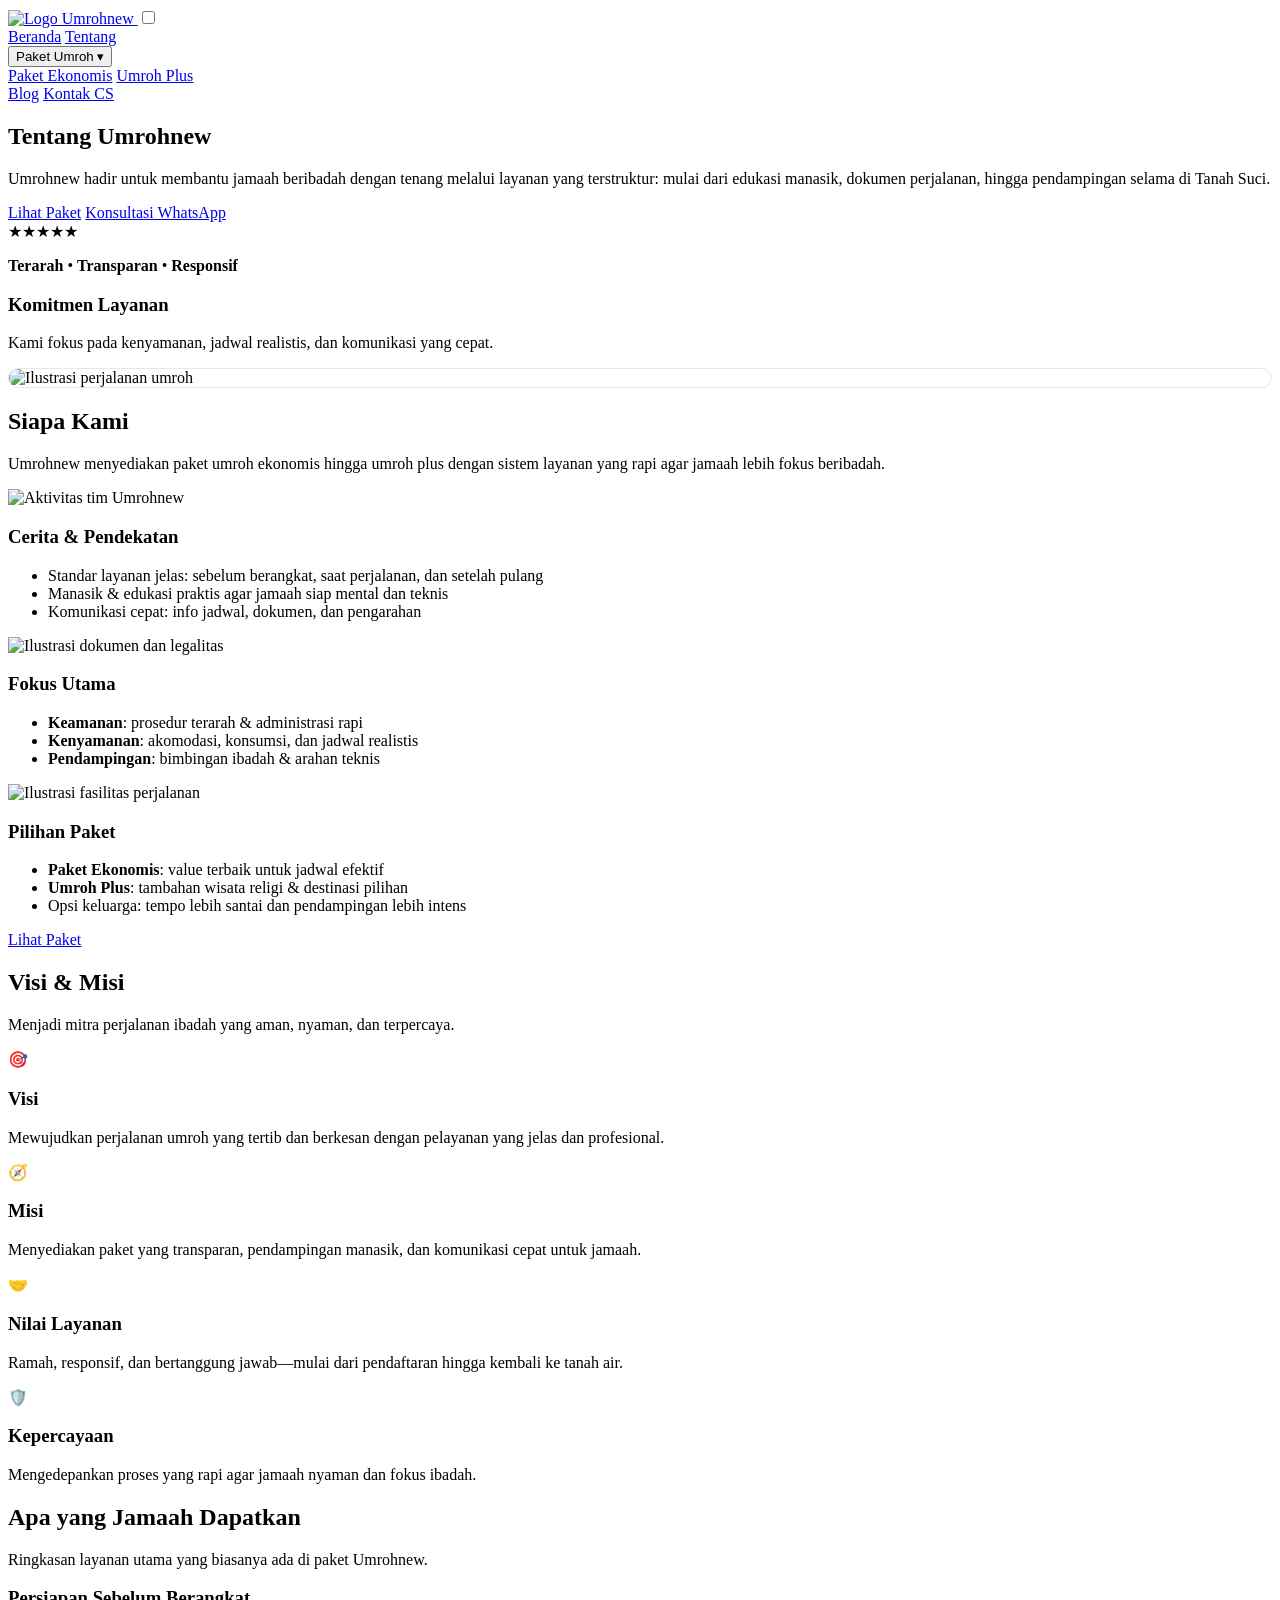
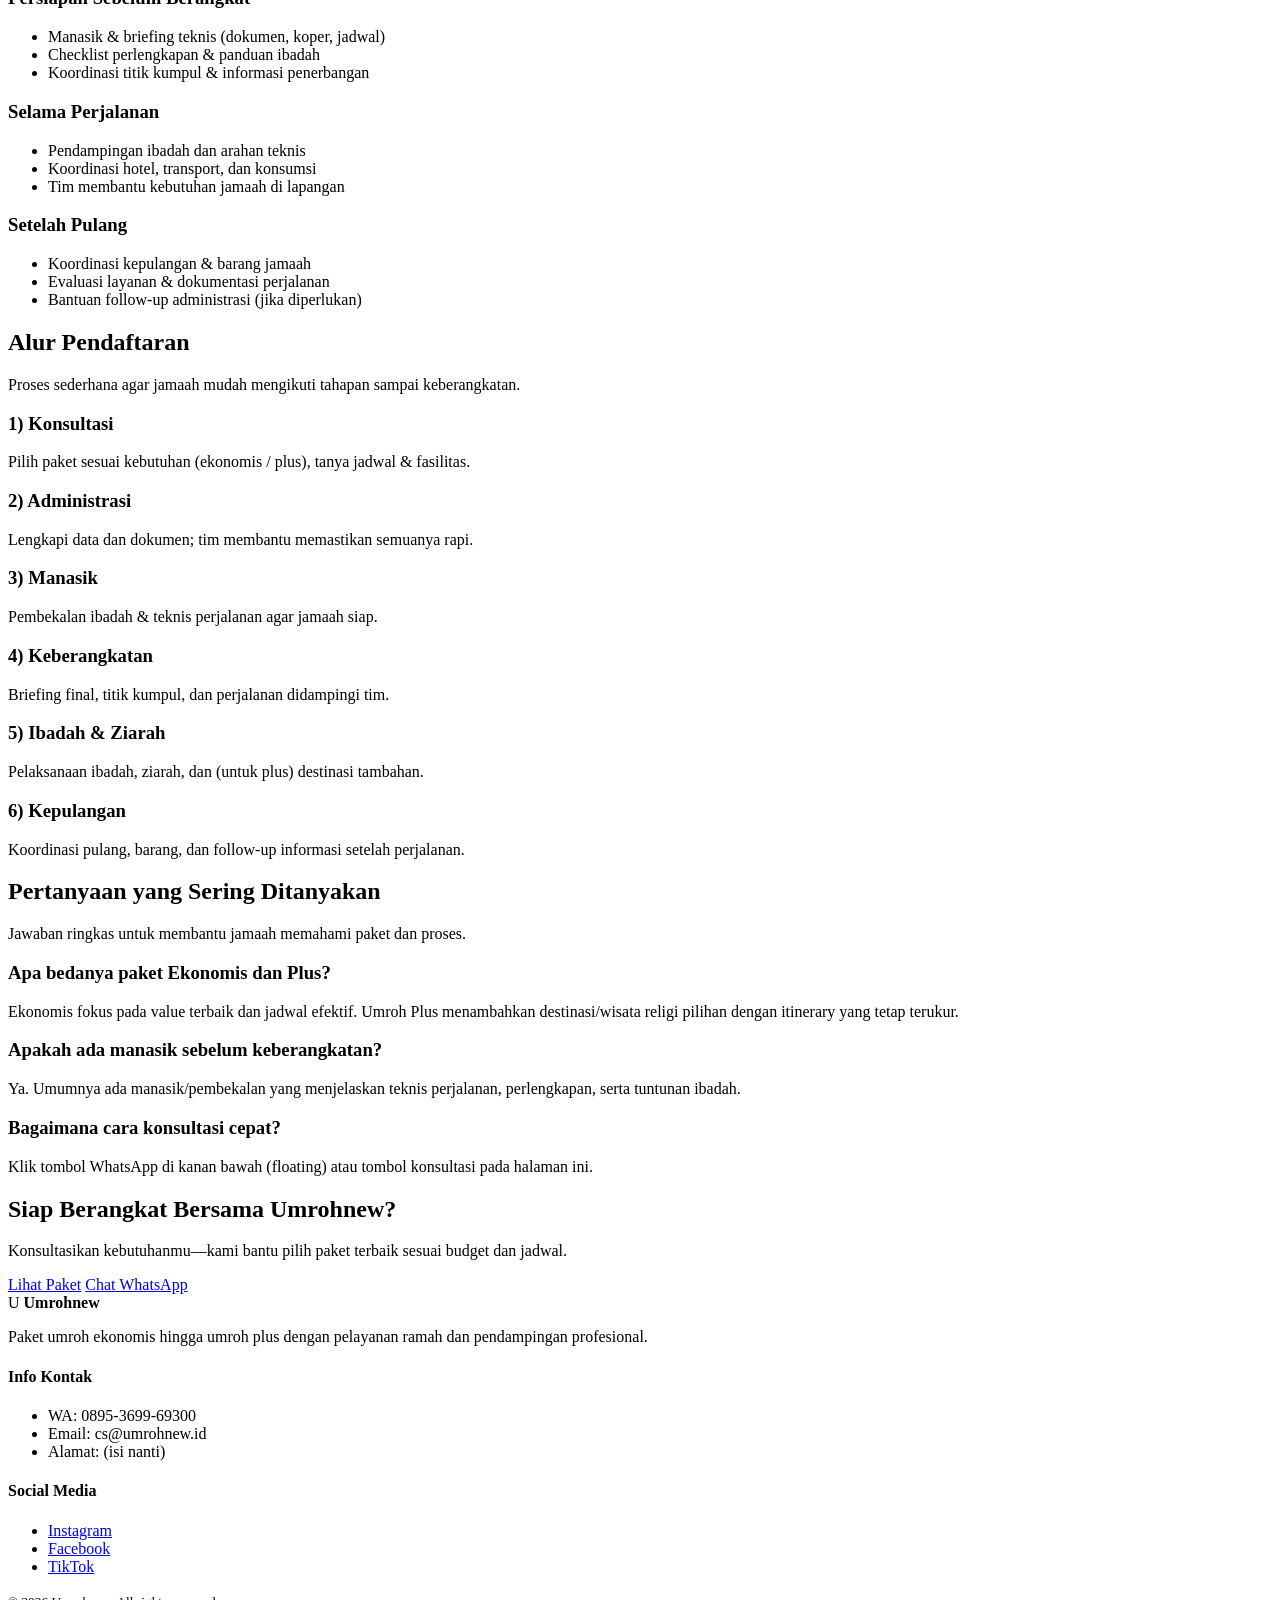
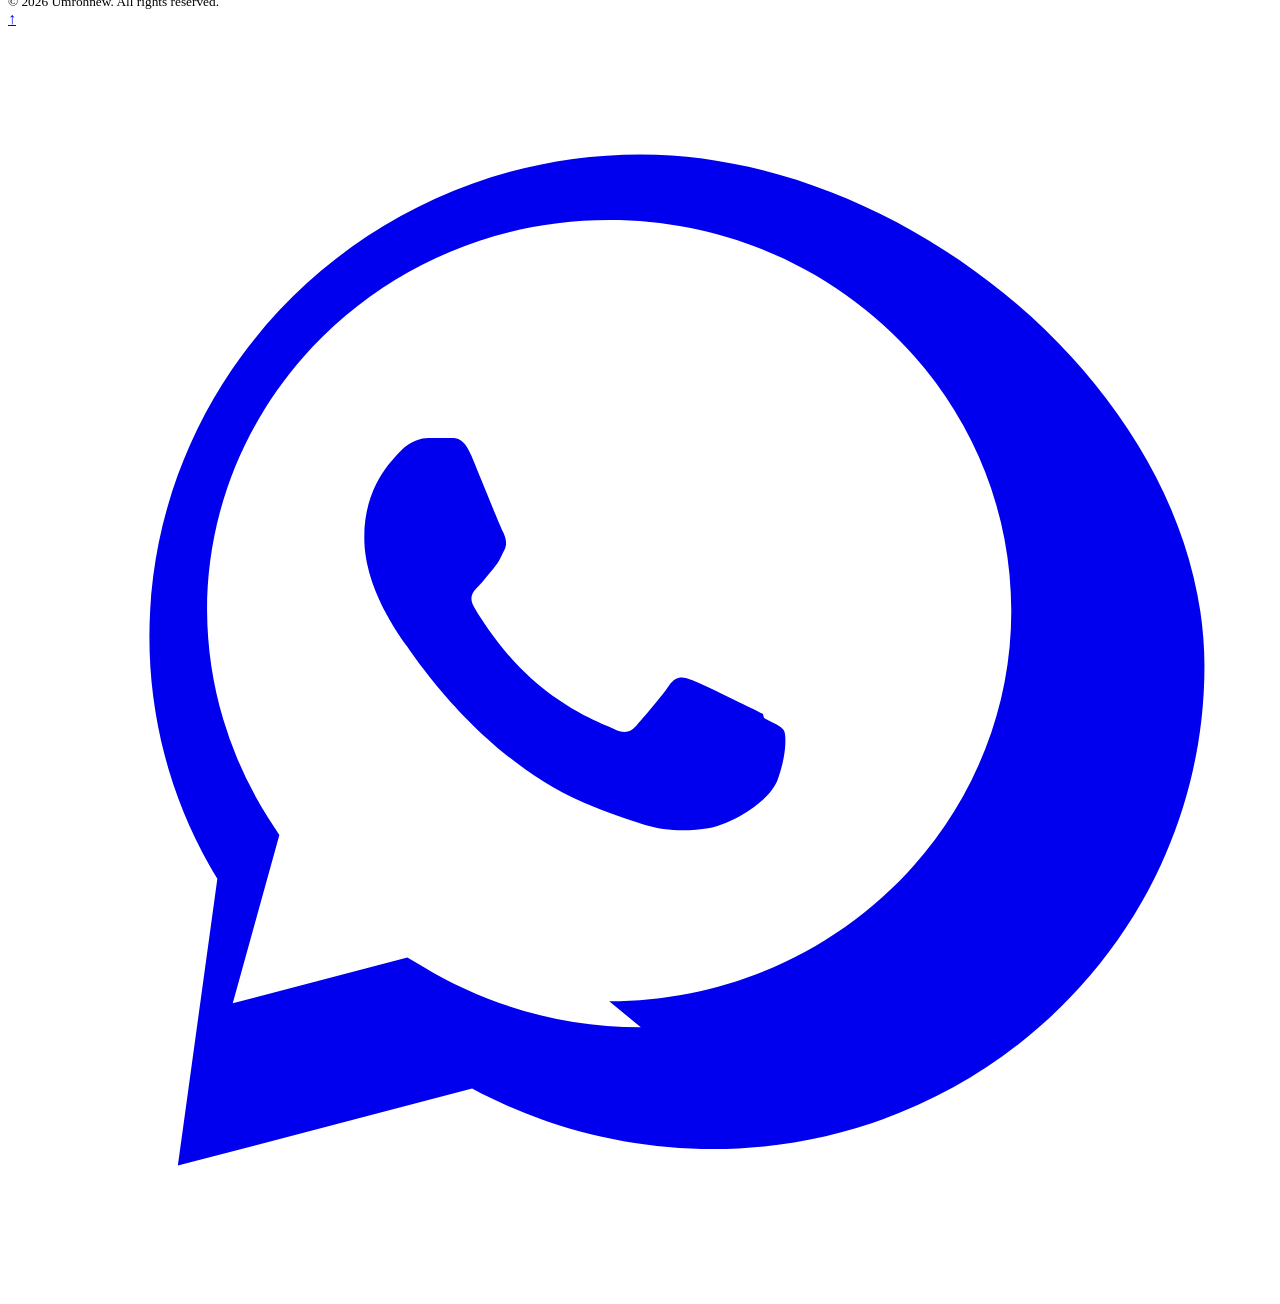
==== about.html @ 3539a723 "Add files via upload" ====
<!DOCTYPE html>
<html lang="id">
<head>
  <meta charset="utf-8" />
  <meta name="viewport" content="width=device-width, initial-scale=1" />

  <title>Tentang Kami — Umrohnew</title>
  <meta name="description" content="Tentang Umrohnew: penyedia paket umroh ekonomis hingga umroh plus, pendampingan manasik, handling rapi, dan layanan CS responsif." />
  <meta name="keywords" content="tentang umrohnew, paket umroh, paket umroh ekonomis, umroh plus, travel umroh terpercaya, umroh aman nyaman, manasik umroh, bimbingan umroh, handling umroh, jasa umroh, biaya umroh, jadwal umroh, umroh keluarga, umrohnew" />
  <meta name="author" content="haidar" />
  <meta name="robots" content="index,follow,max-image-preview:large,max-snippet:-1,max-video-preview:-1" />
  <meta name="googlebot" content="index,follow,max-image-preview:large,max-snippet:-1,max-video-preview:-1" />
  <meta name="theme-color" content="#1b1f5c" />

  <!-- Canonical -->
  <link rel="canonical" href="https://umrohnew.id/about.html" />

  <!-- Favicon (maksimal) -->
  <link rel="icon" href="assets/img/favicon.ico" sizes="any">
  <link rel="icon" type="image/png" href="assets/img/favicon-32.png" sizes="32x32">
  <link rel="icon" type="image/png" href="assets/img/favicon-16.png" sizes="16x16">
  <link rel="apple-touch-icon" href="assets/img/apple-touch-icon.png" sizes="180x180">
  <link rel="manifest" href="assets/site.webmanifest">
  <meta name="apple-mobile-web-app-title" content="Umrohnew">
  <meta name="application-name" content="Umrohnew">

  <!-- Open Graph -->
  <meta property="og:type" content="website" />
  <meta property="og:locale" content="id_ID" />
  <meta property="og:site_name" content="Umrohnew" />
  <meta property="og:title" content="Tentang Kami — Umrohnew" />
  <meta property="og:description" content="Kenali Umrohnew: layanan terstruktur, manasik, handling rapi, dan CS responsif untuk perjalanan umroh aman & nyaman." />
  <meta property="og:url" content="https://umrohnew.id/about.html" />
  <meta property="og:image" content="https://source.unsplash.com/1200x630/?mecca,kaaba" />
  <meta property="og:image:alt" content="Tentang Umrohnew" />

  <!-- Twitter -->
  <meta name="twitter:card" content="summary_large_image" />
  <meta name="twitter:title" content="Tentang Kami — Umrohnew" />
  <meta name="twitter:description" content="Kenali Umrohnew: layanan terstruktur, manasik, handling rapi, dan CS responsif untuk perjalanan umroh aman & nyaman." />
  <meta name="twitter:image" content="https://source.unsplash.com/1200x630/?mecca,kaaba" />

  <!-- Performance hints -->
  <link rel="preconnect" href="https://source.unsplash.com" crossorigin>
  <link rel="dns-prefetch" href="https://source.unsplash.com">
  <link rel="preconnect" href="https://wa.me" crossorigin>
  <link rel="dns-prefetch" href="https://wa.me">

  <link rel="preload" as="style" href="assets/css/main.css" />
  <link rel="stylesheet" href="assets/css/main.css" />

  <!-- Structured Data (AI Overview/SEO) -->
  <script type="application/ld+json">
  {
    "@context": "https://schema.org",
    "@type": "WebPage",
    "name": "Tentang Kami — Umrohnew",
    "url": "https://umrohnew.id/about.html",
    "inLanguage": "id-ID",
    "description": "Tentang Umrohnew: penyedia paket umroh ekonomis hingga umroh plus, pendampingan manasik, handling rapi, dan layanan CS responsif.",
    "author": { "@type": "Person", "name": "haidar" },
    "isPartOf": { "@type": "WebSite", "name": "Umrohnew", "url": "https://umrohnew.id/" }
  }
  </script>

  <script type="application/ld+json">
  {
    "@context": "https://schema.org",
    "@type": "Organization",
    "name": "Umrohnew",
    "url": "https://umrohnew.id/",
    "logo": "https://umrohnew.id/assets/img/logo-umrohnew.png",
    "contactPoint": [{
      "@type": "ContactPoint",
      "telephone": "+62-895-3699-69300",
      "contactType": "customer service",
      "areaServed": "ID",
      "availableLanguage": ["id"]
    }]
  }
  </script>

  <script type="application/ld+json">
  {
    "@context": "https://schema.org",
    "@type": "FAQPage",
    "mainEntity": [
      {
        "@type": "Question",
        "name": "Apa bedanya paket Ekonomis dan Plus?",
        "acceptedAnswer": {
          "@type": "Answer",
          "text": "Ekonomis fokus pada value terbaik dan jadwal efektif. Umroh Plus menambahkan destinasi/wisata religi pilihan dengan itinerary yang tetap terukur."
        }
      },
      {
        "@type": "Question",
        "name": "Apakah ada manasik sebelum keberangkatan?",
        "acceptedAnswer": {
          "@type": "Answer",
          "text": "Ya. Umumnya ada manasik/pembekalan yang menjelaskan teknis perjalanan, perlengkapan, serta tuntunan ibadah."
        }
      },
      {
        "@type": "Question",
        "name": "Bagaimana cara konsultasi cepat?",
        "acceptedAnswer": {
          "@type": "Answer",
          "text": "Klik tombol WhatsApp di kanan bawah (floating) atau tombol konsultasi pada halaman ini."
        }
      }
    ]
  }
  </script>
</head>

<body id="top">
  <!-- Header / Navbar -->
  <header class="site-header">
    <div class="container nav-wrap">
      <a class="brand" href="index.html#top" aria-label="Umrohnew">
        <img class="brand-logo" src="assets/img/logonew.png" alt="Logo Umrohnew" width="180" height="42" decoding="async" fetchpriority="high" />
      </a>

      <input type="checkbox" id="navToggle" class="nav-toggle" />
      <label for="navToggle" class="nav-burger" aria-label="Buka menu navigasi">
        <span></span><span></span><span></span>
      </label>

      <nav class="nav" aria-label="Navigasi utama">
        <a href="index.html#beranda" class="nav-link">Beranda</a>
        <a href="about.html" class="nav-link">Tentang</a>

        <div class="nav-dropdown">
          <button class="nav-link nav-dropbtn" type="button" aria-haspopup="true" aria-expanded="false">
            Paket Umroh <span class="caret">▾</span>
          </button>
          <div class="nav-dropmenu" role="menu">
            <a href="ekonomis.html" role="menuitem">Paket Ekonomis</a>
            <a href="umroh.html" role="menuitem">Umroh Plus</a>
          </div>
        </div>

        <a href="blog.html" class="nav-link">Blog</a>

        <a class="btn btn-ghost" href="kontak.html">Kontak CS</a>
      </nav>
    </div>
  </header>

  <!-- Hero About -->
  <main id="tentang" class="hero">
    <div class="container hero-grid">
      <section class="hero-copy">
        <h1>Tentang <span class="highlight">Umrohnew</span></h1>
        <p class="lead">
          Umrohnew hadir untuk membantu jamaah beribadah dengan tenang melalui layanan yang terstruktur:
          mulai dari edukasi manasik, dokumen perjalanan, hingga pendampingan selama di Tanah Suci.
        </p>

        <div class="hero-cta">
          <a class="btn btn-primary" href="index.html#paket-populer">Lihat Paket</a>
          <a class="btn btn-outline" target="_blank" rel="noopener"
             href="https://wa.me/62895369969300?text=Assalamualaikum%20Umrohnew,%20saya%20ingin%20tanya%20lebih%20detail%20tentang%20paket%20umroh.">
            Konsultasi WhatsApp
          </a>
        </div>

        <div class="trust">
          <div class="stars" aria-label="Rating 5 dari 5">★★★★★</div>
          <p><strong>Terarah</strong> • <strong>Transparan</strong> • <strong>Responsif</strong></p>
        </div>
      </section>

      <aside class="hero-card" aria-label="Foto Umrohnew">
        <h3>Komitmen Layanan</h3>
        <p class="muted">Kami fokus pada kenyamanan, jadwal realistis, dan komunikasi yang cepat.</p>

        <div style="border-radius: 14px; overflow: hidden; border: 1px solid rgba(15,23,42,.10);">
          <img src="assets/img/umroh9_11zon.webp" alt="Ilustrasi perjalanan umroh" loading="lazy" decoding="async" width="1200" height="900" style="width:100%; height:220px; object-fit:cover;" />
        </div>
      </aside>
    </div>
  </main>

  <!-- Profil Singkat + Foto -->
  <section class="section section-soft">
    <div class="container">
      <div class="section-head">
        <h2>Siapa Kami</h2>
        <p class="muted">
          Umrohnew menyediakan paket umroh ekonomis hingga umroh plus dengan sistem layanan yang rapi
          agar jamaah lebih fokus beribadah.
        </p>
      </div>

      <div class="cards-grid">
        <article class="pkg-card" style="grid-template-rows:auto 1fr;">
          <div class="pkg-img" aria-label="Foto aktivitas Umrohnew">
            <img src="assets/img/umroh7_11zon.webp" alt="Aktivitas tim Umrohnew" loading="lazy" decoding="async" width="1200" height="900" />
          </div>
          <div class="pkg-body">
            <h3>Cerita & Pendekatan</h3>
            <ul class="pkg-points">
              <li>Standar layanan jelas: sebelum berangkat, saat perjalanan, dan setelah pulang</li>
              <li>Manasik & edukasi praktis agar jamaah siap mental dan teknis</li>
              <li>Komunikasi cepat: info jadwal, dokumen, dan pengarahan</li>
            </ul>
          </div>
        </article>

        <article class="pkg-card" style="grid-template-rows:auto 1fr;">
          <div class="pkg-img" aria-label="Foto pelayanan">
            <img src="assets/img/umroh8_11zon.webp" alt="Ilustrasi dokumen dan legalitas" loading="lazy" decoding="async" width="1200" height="900" />
          </div>
          <div class="pkg-body">
            <h3>Fokus Utama</h3>
            <ul class="pkg-points">
              <li><strong>Keamanan</strong>: prosedur terarah & administrasi rapi</li>
              <li><strong>Kenyamanan</strong>: akomodasi, konsumsi, dan jadwal realistis</li>
              <li><strong>Pendampingan</strong>: bimbingan ibadah & arahan teknis</li>
            </ul>
          </div>
        </article>

        <article class="pkg-card" style="grid-template-rows:auto 1fr;">
          <div class="pkg-img" aria-label="Foto fasilitas">
            <img src="assets/img/umroh6_11zon.webp" alt="Ilustrasi fasilitas perjalanan" loading="lazy" decoding="async" width="1200" height="900" />
          </div>
          <div class="pkg-body">
            <h3>Pilihan Paket</h3>
            <ul class="pkg-points">
              <li><strong>Paket Ekonomis</strong>: value terbaik untuk jadwal efektif</li>
              <li><strong>Umroh Plus</strong>: tambahan wisata religi & destinasi pilihan</li>
              <li>Opsi keluarga: tempo lebih santai dan pendampingan lebih intens</li>
            </ul>
            <div class="pkg-foot">
              <a class="btn btn-dark" href="index.html#paket-populer">Lihat Paket</a>
            </div>
          </div>
        </article>
      </div>
    </div>
  </section>

  <!-- Visi Misi -->
  <section class="section section-dark">
    <div class="container">
      <div class="section-head center">
        <h2>Visi & Misi</h2>
        <p class="muted-on-dark">Menjadi mitra perjalanan ibadah yang aman, nyaman, dan terpercaya.</p>
      </div>

      <div class="feature-grid">
        <div class="feature">
          <div class="icon">🎯</div>
          <h3>Visi</h3>
          <p>Mewujudkan perjalanan umroh yang tertib dan berkesan dengan pelayanan yang jelas dan profesional.</p>
        </div>
        <div class="feature">
          <div class="icon">🧭</div>
          <h3>Misi</h3>
          <p>Menyediakan paket yang transparan, pendampingan manasik, dan komunikasi cepat untuk jamaah.</p>
        </div>
        <div class="feature">
          <div class="icon">🤝</div>
          <h3>Nilai Layanan</h3>
          <p>Ramah, responsif, dan bertanggung jawab—mulai dari pendaftaran hingga kembali ke tanah air.</p>
        </div>
        <div class="feature">
          <div class="icon">🛡️</div>
          <h3>Kepercayaan</h3>
          <p>Mengedepankan proses yang rapi agar jamaah nyaman dan fokus ibadah.</p>
        </div>
      </div>
    </div>
  </section>

  <!-- Apa yang Didapat Jamaah -->
  <section class="section">
    <div class="container">
      <div class="section-head">
        <h2>Apa yang Jamaah Dapatkan</h2>
        <p class="muted">Ringkasan layanan utama yang biasanya ada di paket Umrohnew.</p>
      </div>

      <div class="cards-grid">
        <article class="pkg-card" style="grid-template-rows:auto 1fr;">
          <div class="pkg-body">
            <h3>Persiapan Sebelum Berangkat</h3>
            <ul class="pkg-points">
              <li>Manasik & briefing teknis (dokumen, koper, jadwal)</li>
              <li>Checklist perlengkapan & panduan ibadah</li>
              <li>Koordinasi titik kumpul & informasi penerbangan</li>
            </ul>
          </div>
        </article>

        <article class="pkg-card" style="grid-template-rows:auto 1fr;">
          <div class="pkg-body">
            <h3>Selama Perjalanan</h3>
            <ul class="pkg-points">
              <li>Pendampingan ibadah dan arahan teknis</li>
              <li>Koordinasi hotel, transport, dan konsumsi</li>
              <li>Tim membantu kebutuhan jamaah di lapangan</li>
            </ul>
          </div>
        </article>

        <article class="pkg-card" style="grid-template-rows:auto 1fr;">
          <div class="pkg-body">
            <h3>Setelah Pulang</h3>
            <ul class="pkg-points">
              <li>Koordinasi kepulangan & barang jamaah</li>
              <li>Evaluasi layanan & dokumentasi perjalanan</li>
              <li>Bantuan follow-up administrasi (jika diperlukan)</li>
            </ul>
          </div>
        </article>
      </div>
    </div>
  </section>

  <!-- Alur / Proses -->
  <section class="section section-soft">
    <div class="container">
      <div class="section-head">
        <h2>Alur Pendaftaran</h2>
        <p class="muted">Proses sederhana agar jamaah mudah mengikuti tahapan sampai keberangkatan.</p>
      </div>

      <div class="cards-grid">
        <article class="pkg-card" style="grid-template-rows:auto 1fr;">
          <div class="pkg-body">
            <h3>1) Konsultasi</h3>
            <p class="muted">Pilih paket sesuai kebutuhan (ekonomis / plus), tanya jadwal & fasilitas.</p>
          </div>
        </article>

        <article class="pkg-card" style="grid-template-rows:auto 1fr;">
          <div class="pkg-body">
            <h3>2) Administrasi</h3>
            <p class="muted">Lengkapi data dan dokumen; tim membantu memastikan semuanya rapi.</p>
          </div>
        </article>

        <article class="pkg-card" style="grid-template-rows:auto 1fr;">
          <div class="pkg-body">
            <h3>3) Manasik</h3>
            <p class="muted">Pembekalan ibadah & teknis perjalanan agar jamaah siap.</p>
          </div>
        </article>
      </div>

      <div class="cards-grid" style="margin-top:16px;">
        <article class="pkg-card" style="grid-template-rows:auto 1fr;">
          <div class="pkg-body">
            <h3>4) Keberangkatan</h3>
            <p class="muted">Briefing final, titik kumpul, dan perjalanan didampingi tim.</p>
          </div>
        </article>

        <article class="pkg-card" style="grid-template-rows:auto 1fr;">
          <div class="pkg-body">
            <h3>5) Ibadah & Ziarah</h3>
            <p class="muted">Pelaksanaan ibadah, ziarah, dan (untuk plus) destinasi tambahan.</p>
          </div>
        </article>

        <article class="pkg-card" style="grid-template-rows:auto 1fr;">
          <div class="pkg-body">
            <h3>6) Kepulangan</h3>
            <p class="muted">Koordinasi pulang, barang, dan follow-up informasi setelah perjalanan.</p>
          </div>
        </article>
      </div>
    </div>
  </section>


  <!-- FAQ -->
  <section class="section section-soft">
    <div class="container">
      <div class="section-head">
        <h2>Pertanyaan yang Sering Ditanyakan</h2>
        <p class="muted">Jawaban ringkas untuk membantu jamaah memahami paket dan proses.</p>
      </div>

      <div class="cards-grid">
        <article class="pkg-card" style="grid-template-rows:auto 1fr;">
          <div class="pkg-body">
            <h3>Apa bedanya paket Ekonomis dan Plus?</h3>
            <p class="muted">
              Ekonomis fokus pada value terbaik dan jadwal efektif. Umroh Plus menambahkan destinasi/wisata religi pilihan
              dengan itinerary yang tetap terukur.
            </p>
          </div>
        </article>

        <article class="pkg-card" style="grid-template-rows:auto 1fr;">
          <div class="pkg-body">
            <h3>Apakah ada manasik sebelum keberangkatan?</h3>
            <p class="muted">
              Ya. Umumnya ada manasik/pembekalan yang menjelaskan teknis perjalanan, perlengkapan, serta tuntunan ibadah.
            </p>
          </div>
        </article>

        <article class="pkg-card" style="grid-template-rows:auto 1fr;">
          <div class="pkg-body">
            <h3>Bagaimana cara konsultasi cepat?</h3>
            <p class="muted">
              Klik tombol WhatsApp di kanan bawah (floating) atau tombol konsultasi pada halaman ini.
            </p>
          </div>
        </article>
      </div>
    </div>
  </section>

  <!-- CTA -->
  <section class="section section-dark">
    <div class="container">
      <div class="section-head center">
        <h2>Siap Berangkat Bersama Umrohnew?</h2>
        <p class="muted-on-dark">Konsultasikan kebutuhanmu—kami bantu pilih paket terbaik sesuai budget dan jadwal.</p>
      </div>
      <div class="center">
        <a class="btn btn-primary" href="index.html#paket-populer">Lihat Paket</a>
        <a class="btn btn-ghost" target="_blank" rel="noopener"
           href="https://wa.me/62895369969300?text=Assalamualaikum%20Umrohnew,%20saya%20ingin%20konsultasi%20paket%20umroh.">
          Chat WhatsApp
        </a>
      </div>
    </div>
  </section>

  <!-- Footer -->
  <footer class="site-footer">
    <div class="container footer-grid">
      <div>
        <div class="footer-brand">
          <span class="brand-mark">U</span>
          <strong>Umrohnew</strong>
        </div>
        <p class="muted-on-dark">
          Paket umroh ekonomis hingga umroh plus dengan pelayanan ramah dan pendampingan profesional.
        </p>
      </div>

      <div>
        <h4>Info Kontak</h4>
        <ul class="footer-list">
          <li>WA: 0895-3699-69300</li>
          <li>Email: cs@umrohnew.id</li>
          <li>Alamat: (isi nanti)</li>
        </ul>
      </div>

      <div>
        <h4>Social Media</h4>
        <ul class="footer-list">
          <li><a href="#top">Instagram</a></li>
          <li><a href="#top">Facebook</a></li>
          <li><a href="#top">TikTok</a></li>
        </ul>
      </div>
    </div>

    <div class="container footer-bottom">
      <small>© 2026 Umrohnew. All rights reserved.</small>
    </div>
  </footer>

  <!-- Floating Buttons -->
  <div class="floating">
    <a class="float-btn float-up" href="#top" aria-label="Kembali ke atas">↑</a>

    <a class="float-btn float-wa"
       target="_blank" rel="noopener"
       href="https://wa.me/62895369969300?text=Assalamualaikum%20Umrohnew,%20saya%20ingin%20konsultasi%20paket%20umroh."
       aria-label="Chat WhatsApp Umrohnew">
      <span class="wa-icon" aria-hidden="true">
        <svg class="wa-svg" viewBox="0 0 32 32" role="img" focusable="false">
          <path fill="currentColor" d="M19.11 17.36c-.26-.13-1.54-.76-1.78-.85-.24-.09-.41-.13-.59.13-.17.26-.68.85-.84 1.03-.15.17-.31.2-.57.07-.26-.13-1.1-.4-2.09-1.28-.77-.69-1.29-1.54-1.44-1.8-.15-.26-.02-.4.11-.53.12-.12.26-.31.39-.46.13-.15.17-.26.26-.44.09-.17.04-.33-.02-.46-.07-.13-.59-1.42-.81-1.95-.21-.5-.43-.44-.59-.44h-.5c-.17 0-.46.07-.7.33-.24.26-.92.9-.92 2.2 0 1.3.94 2.55 1.07 2.73.13.17 1.85 2.83 4.48 3.97.63.27 1.12.43 1.5.55.63.2 1.21.17 1.66.1.51-.08 1.54-.63 1.76-1.24.22-.61.22-1.13.15-1.24-.07-.11-.24-.17-.5-.31z"/>
          <path fill="currentColor" d="M16.02 3.2c-6.86 0-12.44 5.48-12.44 12.22 0 2.16.59 4.27 1.72 6.12L4.3 28.8l7.45-1.95c1.86 1 3.96 1.53 6.1 1.53 6.86 0 12.44-5.48 12.44-12.22S22.88 3.2 16.02 3.2zm0 22.1c-1.95 0-3.86-.53-5.52-1.54l-.39-.23-4.42 1.16 1.18-4.26-.26-.4a9.86 9.86 0 0 1-1.57-5.28c0-5.45 4.55-9.89 10.18-9.89 5.63 0 10.18 4.44 10.18 9.89 0 5.45-4.55 9.89-10.18 9.89z"/>
        </svg>
      </span>
    </a>
  </div>

  <!-- Script: dropdown mobile + floating up + WA default -->
  <script>
  (function () {
    const WA_NUMBER = "62895369969300";
    const DEFAULT_WA_TEXT = "Assalamualaikum Umrohnew, saya ingin konsultasi paket umroh.";
    function buildWaLink(text){ return `https://wa.me/${WA_NUMBER}?text=${encodeURIComponent(text)}`; }

    // Floating Up show/hide + smooth
    const floatUp = document.querySelector(".float-up");
    if (floatUp) {
      function toggleUp() {
        const show = window.scrollY > 300;
        floatUp.style.opacity = show ? "1" : "0";
        floatUp.style.pointerEvents = show ? "auto" : "none";
        floatUp.style.transform = show ? "translateY(0)" : "translateY(6px)";
      }
      toggleUp();
      window.addEventListener("scroll", toggleUp, { passive: true });
      floatUp.addEventListener("click", function (e) {
        e.preventDefault();
        window.scrollTo({ top: 0, behavior: "smooth" });
      });
    }

    // Floating WA default text
    const floatWa = document.querySelector(".float-wa");
    if (floatWa) floatWa.setAttribute("href", buildWaLink(DEFAULT_WA_TEXT));

    // Mobile dropdown toggle
    const dropBtn = document.querySelector(".nav-dropbtn");
    const dropMenu = document.querySelector(".nav-dropmenu");
    if (dropBtn && dropMenu) {
      dropBtn.addEventListener("click", function (e) {
        e.preventDefault();
        const isOpen = dropMenu.style.display === "block";
        dropMenu.style.display = isOpen ? "none" : "block";
        dropBtn.setAttribute("aria-expanded", String(!isOpen));
      });

      document.addEventListener("click", function (e) {
        const inDrop = e.target.closest(".nav-dropdown");
        if (!inDrop) {
          dropMenu.style.display = "";
          dropBtn.setAttribute("aria-expanded", "false");
        }
      });
    }
  })();
  </script>

</body>
</html>
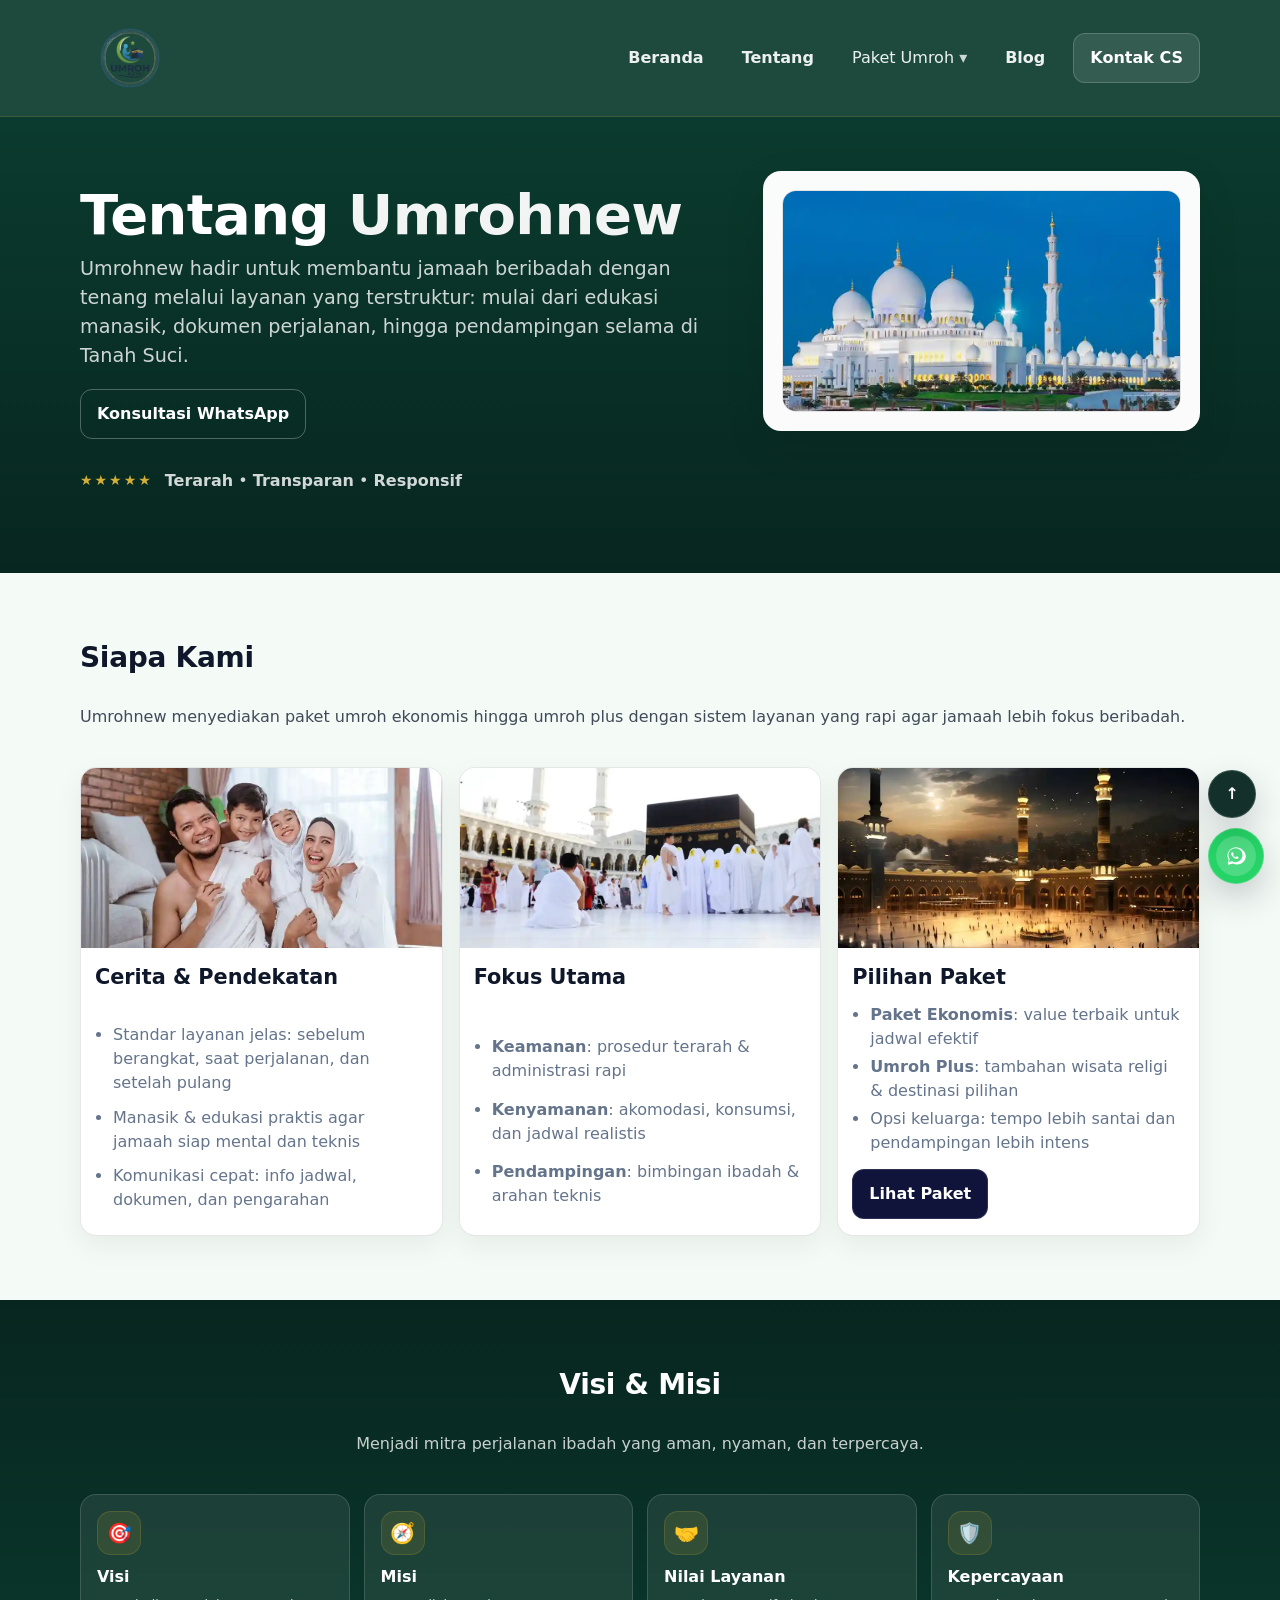
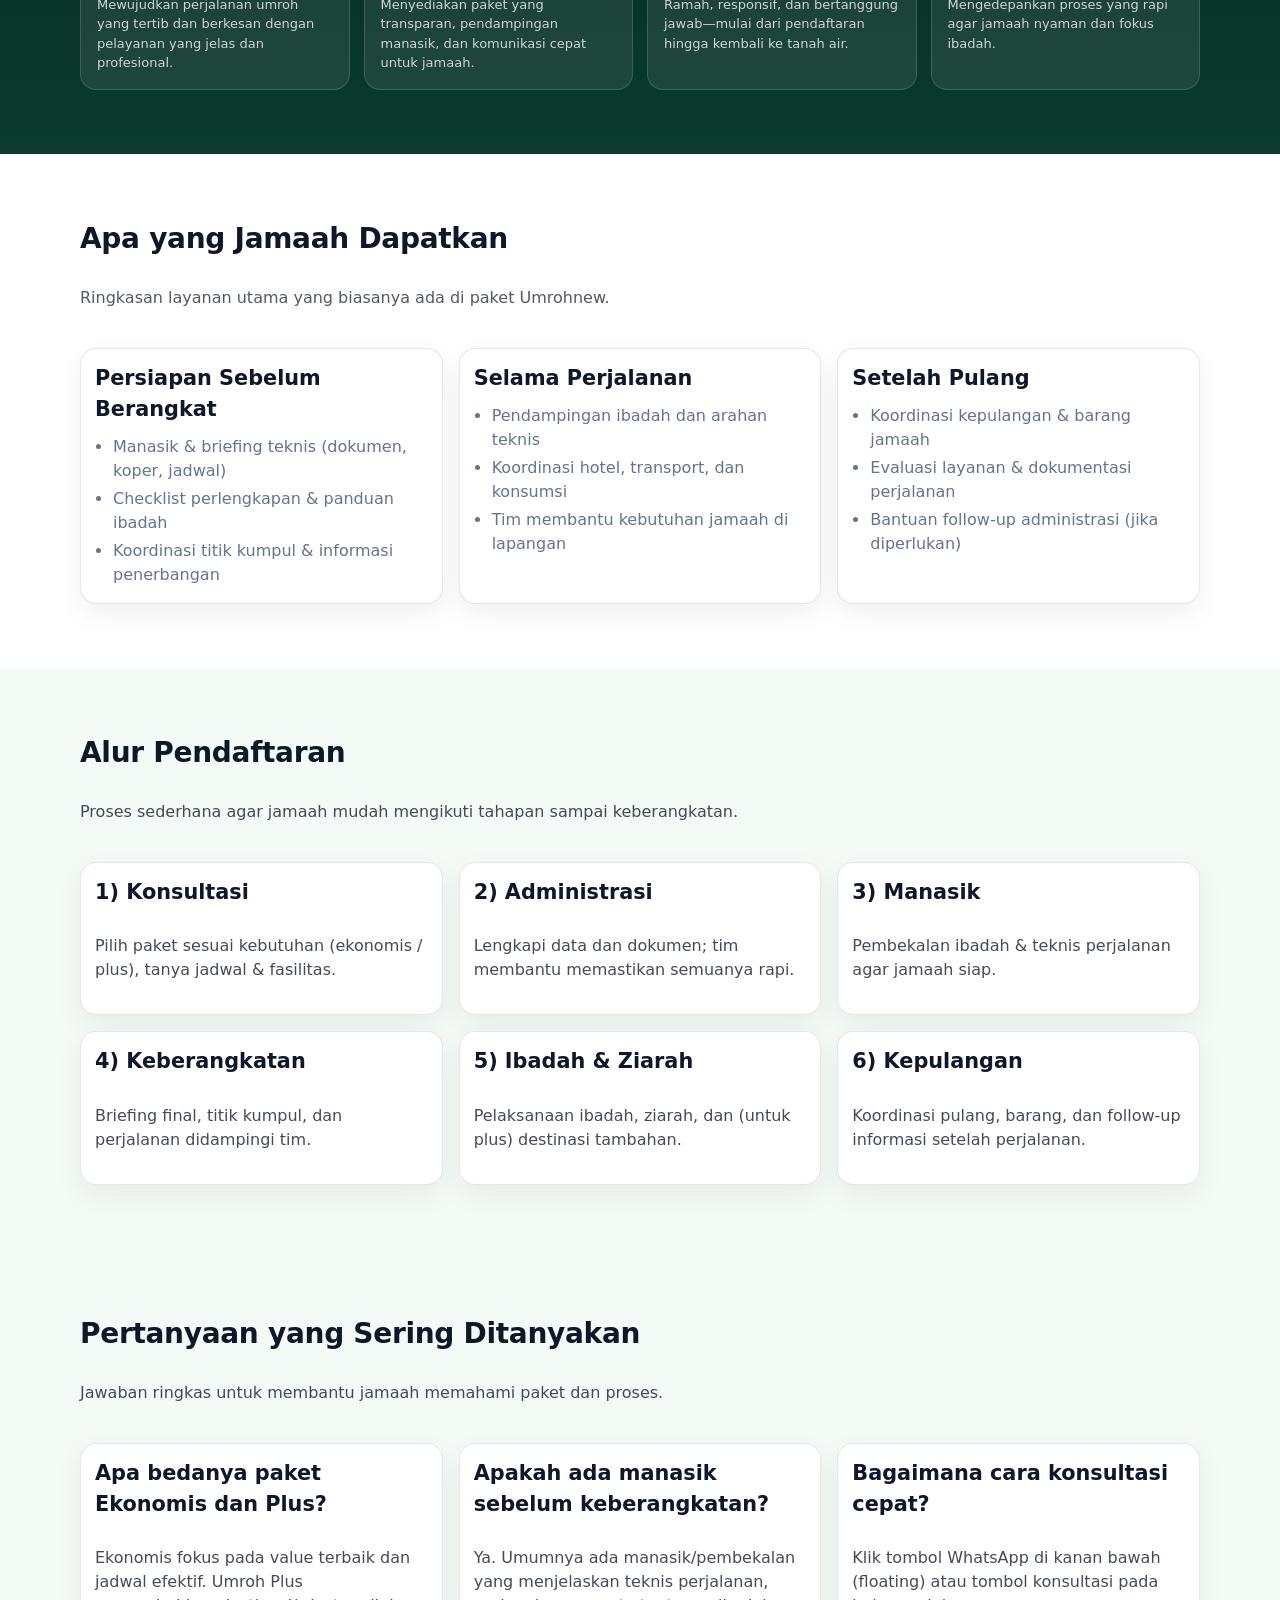
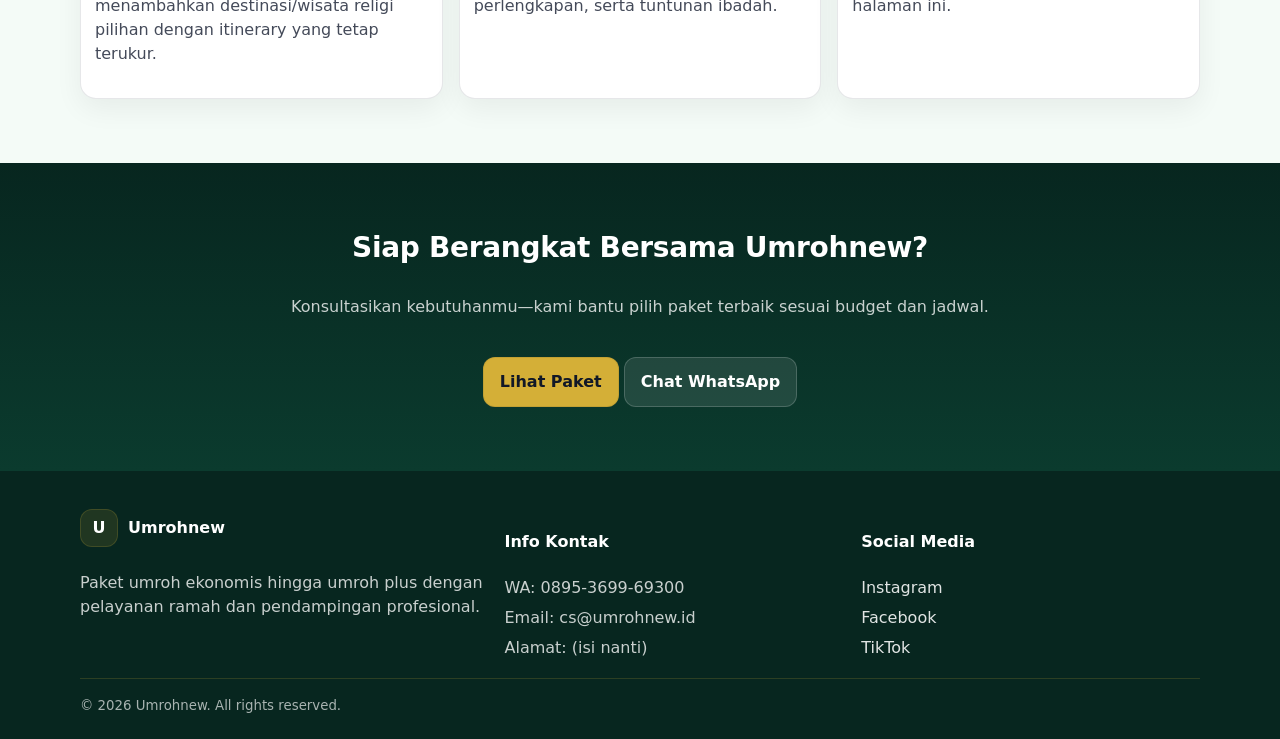
==== commit cf0a2775: "Update about.html" ====
--- a/about.html
+++ b/about.html
@@ -159,7 +159,6 @@
         </p>
 
         <div class="hero-cta">
-          <a class="btn btn-primary" href="index.html#paket-populer">Lihat Paket</a>
           <a class="btn btn-outline" target="_blank" rel="noopener"
              href="https://wa.me/62895369969300?text=Assalamualaikum%20Umrohnew,%20saya%20ingin%20tanya%20lebih%20detail%20tentang%20paket%20umroh.">
             Konsultasi WhatsApp
@@ -173,9 +172,6 @@
       </section>
 
       <aside class="hero-card" aria-label="Foto Umrohnew">
-        <h3>Komitmen Layanan</h3>
-        <p class="muted">Kami fokus pada kenyamanan, jadwal realistis, dan komunikasi yang cepat.</p>
-
         <div style="border-radius: 14px; overflow: hidden; border: 1px solid rgba(15,23,42,.10);">
           <img src="assets/img/umroh9_11zon.webp" alt="Ilustrasi perjalanan umroh" loading="lazy" decoding="async" width="1200" height="900" style="width:100%; height:220px; object-fit:cover;" />
         </div>
--- a/assets/css/main.css
+++ b/assets/css/main.css
@@ -0,0 +1,1518 @@
+/* ========== Base ========== */ 
+/* ========== Base ========== */ 
+:root{
+  /* TONE BARU: HIJAU + GOLD (lebih cocok untuk tema Umroh) */
+  --bg: #0b3b2e;          /* hijau gelap (nav/hero) */
+  --bg-2: #07261f;        /* hijau lebih gelap */
+  --text: #0f172a;
+  --muted: #64748b;
+  --soft: #f4fbf7;        /* soft hijau muda */
+  --white: #ffffff;
+
+  --accent: #d4af37;      /* GOLD (primary button, highlight) */
+  --accent-2: #16a34a;    /* HIJAU (secondary accent) */
+
+  --card: #ffffff;
+  --border: rgba(15, 23, 42, 0.10);
+
+  --radius: 16px;
+  --shadow: 0 14px 40px rgba(2, 6, 23, 0.10);
+}
+
+
+*{ box-sizing: border-box; }
+html{ scroll-behavior: smooth; }
+body{
+  margin: 0;
+  font-family: ui-sans-serif, system-ui, -apple-system, Segoe UI, Roboto, Arial, "Apple Color Emoji","Segoe UI Emoji";
+  color: var(--text);
+  background: var(--white);
+  line-height: 1.5;
+}
+
+a{ color: inherit; text-decoration: none; }
+img{ max-width: 100%; height: auto; display: block; }
+
+.container{
+  width: min(1120px, calc(100% - 32px));
+  margin: 0 auto;
+}
+
+/* ========== Buttons ========== */
+.btn{
+  display: inline-flex;
+  align-items: center;
+  justify-content: center;
+  gap: 10px;
+  padding: 12px 16px;
+  border-radius: 12px;
+  border: 1px solid transparent;
+  font-weight: 600;
+  transition: transform .15s ease, opacity .15s ease, border-color .15s ease;
+  cursor: pointer;
+}
+.btn:hover{ transform: translateY(-1px); }
+.btn:active{ transform: translateY(0); opacity: .92; }
+
+.btn-primary{
+  background: var(--accent);
+  color: #111827;
+  border-color: rgba(0,0,0,.08);
+}
+.btn-outline{
+  background: transparent;
+  color: var(--white);
+  border-color: rgba(255,255,255,.28);
+}
+.btn-ghost{
+  background: rgba(255,255,255,.10);
+  color: var(--white);
+  border-color: rgba(255,255,255,.18);
+}
+.btn-dark{
+  background: #11143a;
+  color: var(--white);
+  border-color: rgba(255,255,255,.12);
+}
+.btn-full{ width: 100%; }
+
+/* ========== Header/Nav ========== */
+.site-header{
+  position: sticky;
+  top: 0;
+  z-index: 999; /* ensure above everything */
+  background: rgba(11, 59, 46, 0.92);
+  backdrop-filter: blur(10px);
+  border-bottom: 1px solid rgba(212,175,55,.18);
+}
+.nav-wrap{
+  position: relative;
+  display: flex;
+  align-items: center;
+  justify-content: space-between;
+  padding: 8px 0;
+}
+.brand{
+  display: flex;
+  align-items: center;
+  gap: 12px;
+  color: var(--white);
+}
+.brand-logo{
+  height: 100px;     /* lebih besar untuk desktop */
+  width: auto;
+  object-fit: contain;
+}
+
+/* versi mobile */
+@media (max-width: 980px){
+  .brand-logo{ height: 100px; }
+}
+@media (max-width: 420px){
+  .brand-logo{ height: 100px; }
+}
+
+
+.nav{
+  display: flex;
+  align-items: center;
+  gap: 18px;
+}
+.nav-link{
+  color: rgba(255,255,255,.92);
+  font-weight: 600;
+  padding: 10px 10px;
+  border-radius: 10px;
+}
+.nav-link:hover{
+  background: rgba(255,255,255,.08);
+}
+.caret{ opacity: .85; }
+
+/* Dropdown */
+.nav-dropdown{
+  position: relative;
+  display: inline-flex;
+}
+.nav-dropbtn{
+  background: transparent;
+  border: 0;
+  font: inherit;
+  cursor: pointer;
+}
+.nav-dropmenu{
+  position: absolute;
+  top: calc(100% + 10px);
+  left: 0;
+  min-width: 190px;
+  max-width: calc(100vw - 32px);
+  background: #07261f;
+  border: 1px solid rgba(212,175,55,.20);
+  border-radius: 14px;
+  box-shadow: var(--shadow);
+  padding: 8px;
+  display: none;
+}
+.nav-dropmenu a{
+  display: block;
+  padding: 10px 12px;
+  color: rgba(255,255,255,.92);
+  border-radius: 10px;
+  font-weight: 600;
+}
+.nav-dropmenu a:hover{
+  background: rgba(255,255,255,.08);
+}
+.nav-dropdown:hover .nav-dropmenu{
+  display: block;
+}
+
+/* Mobile burger (no JS) */
+.nav-toggle{ display:none; }
+.nav-burger{
+  display: none;
+  width: 44px;
+  height: 40px;
+  border-radius: 12px;
+  border: 1px solid rgba(212,175,55,.28);
+  align-items: center;
+  justify-content: center;
+  gap: 5px;
+  flex-direction: column;
+  cursor: pointer;
+}
+.nav-burger span{
+  width: 18px;
+  height: 2px;
+  background: rgba(255,255,255,.92);
+  border-radius: 999px;
+}
+
+/* =========================================================
+   FIX DROPDOWN NAV MOBILE (SUPAYA TIDAK SAMPING-SAMPINGAN)
+   Tempel PALING BAWAH main.css
+   ========================================================= */
+
+@media (max-width: 980px){
+
+  /* parent dropdown harus column (bukan inline-flex row) */
+  .nav-dropdown{
+    display: flex !important;
+    flex-direction: column;
+    align-items: stretch;
+    width: 100%;
+  }
+
+  /* tombol dropdown full width + rata kiri */
+  .nav-dropbtn{
+    width: 100%;
+    display: flex;
+    align-items: center;
+    justify-content: space-between;
+    text-align: left;
+  }
+
+  /* dropdown menu: jangan selalu muncul */
+  .nav-dropmenu{
+    position: static;
+    width: 100%;
+    min-width: 0;
+    margin-top: 8px;
+
+    display: none;              /* PENTING: default hidden */
+    background: transparent;
+    border: 0;
+    box-shadow: none;
+    padding: 0;
+  }
+
+  /* tampilkan dropdown saat button aria-expanded=true (support JS kamu) */
+  .nav-dropbtn[aria-expanded="true"] + .nav-dropmenu{
+    display: block;
+  }
+
+  /* item dropdown full width */
+  .nav-dropmenu a{
+    width: 100%;
+    display: block;
+    padding: 10px 12px;
+    border-radius: 12px;
+    background: rgba(212,175,55,.10);
+    border: 1px solid rgba(212,175,55,.18);
+  }
+
+  /* matikan hover dropdown di mobile */
+  .nav-dropdown:hover .nav-dropmenu{
+    display: none;
+  }
+}
+
+
+
+/* ========== Hero ========== */
+.hero{
+  background: linear-gradient(180deg, var(--bg), var(--bg-2));
+  color: var(--white);
+  padding: 54px 0 64px;
+}
+.hero-grid{
+  display: grid;
+  grid-template-columns: 1.2fr 0.8fr;
+  gap: 28px;
+  align-items: start;
+}
+.hero-copy h1{
+  margin: 14px 0 10px;
+  font-size: clamp(3.5rem, 4vw, 3.5rem);
+  line-height: 1.08;
+  letter-spacing: -0.6px;
+}
+.highlight{ color: rgba(255,255,255,.95); }
+.lead{
+  margin: 0 0 18px;
+  color: rgba(255,255,255,.80);
+  max-width: 56ch;
+  font-size: 1.2rem;
+}
+.hero-cta{
+  display: flex;
+  gap: 12px;
+  flex-wrap: wrap;
+  margin-bottom: 14px;
+}
+.trust{
+  display: flex;
+  gap: 12px;
+  align-items: center;
+  margin-top: 14px;
+  color: rgba(255,255,255,.82);
+}
+.stars{
+  color: #d4af37;
+  letter-spacing: 2px;
+  font-size: 14px;
+}
+.stars.big{ font-size: 18px; }
+
+.hero-card{
+  background: rgba(255,255,255,.98);
+  color: var(--text);
+  border-radius: 18px;
+  box-shadow: var(--shadow);
+  border: 1px solid rgba(255,255,255,.25);
+  padding: 18px;
+}
+.hero-card h3{
+  margin: 2px 0 6px;
+  font-size: 1.4rem;
+}
+.muted{ color: var(--muted); }
+.small{ font-size: 12px; }
+
+.search-form{
+  display: grid;
+  gap: 10px;
+  margin-top: 12px;
+}
+.search-form label{
+  display: grid;
+  gap: 6px;
+  font-size: 1rem;
+  font-weight: 500;
+  color: #0f172a;
+}
+.search-form input,
+.search-form select{
+  width: 100%;
+  padding: 12px 12px;
+  border-radius: 12px;
+  border: 1px solid rgba(15, 23, 42, 0.14);
+  outline: none;
+  background: #fff;
+  font: inherit;
+}
+.search-form input:focus,
+.search-form select:focus{
+  border-color: rgba(22, 163, 74, 0.85);
+  box-shadow: 0 0 0 4px rgba(22, 163, 74, 0.20);
+}
+
+/* ========== Sections ========== */
+.section{ padding: 64px 0; }
+.section-soft{ background: var(--soft); }
+.section-dark{
+  background: linear-gradient(180deg, var(--bg-2), var(--bg));
+  color: var(--white);
+}
+.section-head{
+  display: grid;
+  gap: 10px;
+  margin-bottom: 22px;
+}
+.section-head h2{
+  margin: 0;
+  font-size: 28px;
+  letter-spacing: -0.3px;
+}
+.section-head.center{
+  text-align: center;
+  justify-items: center;
+}
+.muted-on-dark{ color: rgba(255,255,255,.78); }
+.center{ text-align: center; }
+.mt-24{ margin-top: 24px; }
+
+/* Package Cards */
+.cards-grid{
+  display: grid;
+  grid-template-columns: repeat(3, minmax(0, 1fr));
+  gap: 16px;
+}
+.pkg-card{
+  background: var(--card);
+  border-radius: var(--radius);
+  border: 1px solid var(--border);
+  overflow: hidden;
+  box-shadow: 0 10px 28px rgba(2,6,23,.06);
+  display: grid;
+  grid-template-rows: 180px 1fr;
+  min-width: 0;
+}
+.pkg-img{
+  width: 100%;
+  height: 180px;
+  overflow: hidden;
+}
+.pkg-img img{
+  width: 100%;
+  height: 100%;
+  object-fit: cover;
+  display: block;
+}
+.pkg-body{
+  padding: 14px 14px 16px;
+  display: grid;
+  gap: 10px;
+  min-width: 0;
+}
+.pkg-body h3{ margin: 0; font-size: 1.3rem; }
+.pkg-meta{
+  display: flex;
+  align-items: center;
+  justify-content: space-between;
+  gap: 10px;
+  min-width: 0;
+}
+.badge{
+  display: inline-flex;
+  padding: 6px 10px;
+  border-radius: 999px;
+  background: rgba(22,163,74,.14);
+  border: 1px solid rgba(22,163,74,.28);
+  color: #07261f;
+  font-weight: 800;
+  font-size: 12px;
+}
+.badge-plus{
+  background: rgba(212,175,55,.14);
+  border-color: rgba(212,175,55,.22);
+  color: #07261f;
+}
+.rating{
+  color: #d4af37;
+  font-weight: 900;
+  letter-spacing: 1px;
+}
+.rating small{
+  color: var(--muted);
+  letter-spacing: 0;
+  font-weight: 700;
+}
+.pkg-points{
+  margin: 0;
+  padding-left: 18px;
+  color: var(--muted);
+  display: grid;
+  gap: 4px;
+  font-size: 1rem;
+}
+.pkg-foot{
+  display: flex;
+  align-items: flex-end;
+  justify-content: space-between;
+  gap: 10px;
+  margin-top: 4px;
+}
+.price small{
+  display: block;
+  color: var(--muted);
+  font-weight: 700;
+  font-size: 1rem;
+}
+.price strong{ font-size: 1.2rem; }
+
+/* Features */
+.feature-grid{
+  display: grid;
+  grid-template-columns: repeat(4, minmax(0, 1fr));
+  gap: 14px;
+}
+.feature{
+  background: rgba(255,255,255,.08);
+  border: 1px solid rgba(255,255,255,.14);
+  border-radius: var(--radius);
+  padding: 16px;
+  min-width: 0;
+}
+.feature .icon{
+  width: 44px;
+  height: 44px;
+  border-radius: 14px;
+  display: grid;
+  place-items: center;
+  background: rgba(212,175,55,.12);
+  border: 1px solid rgba(212,175,55,.18);
+  margin-bottom: 10px;
+  font-size: 20px;
+}
+.feature h3{ margin: 0 0 6px; font-size: 16px; }
+.feature p{ margin: 0; color: rgba(255,255,255,.78); font-size: 13px; }
+
+/* ===== Testimonials Slider (auto slide, 2 kolom desktop) ===== */
+.testi-head h2{
+  font-size: 34px;
+  letter-spacing: -0.6px;
+}
+.testi-stars{
+  margin-bottom: 6px;
+  letter-spacing: 3px;
+}
+
+/* container slider */
+.testi-slider{
+  margin-top: 28px;
+  overflow: hidden;
+  position: relative;
+}
+
+/* track */
+.testi-track{
+  display: flex;
+  gap: 22px;
+  overflow-x: auto;
+  scroll-snap-type: x mandatory;
+  scroll-behavior: smooth;
+  padding: 6px 2px 12px;
+  -webkit-overflow-scrolling: touch;
+}
+.testi-track::-webkit-scrollbar{ height: 0; }
+.testi-track{ scrollbar-width: none; }
+
+.testi-card-lg{
+  flex: 0 0 calc((100% - 22px) / 2);
+  scroll-snap-align: start;
+  position: relative;
+  padding: 28px;
+  border-radius: 14px;
+  background: var(--card);
+  border: 1px solid rgba(15, 23, 42, 0.08);
+  box-shadow: 0 10px 28px rgba(2,6,23,.06);
+  min-height: 260px;
+  min-width: 0;
+}
+.quote-mark{
+  font-size: 64px;
+  line-height: 1;
+  font-weight: 900;
+  color: rgba(15, 23, 42, 0.55);
+  margin-bottom: 10px;
+}
+.testi-text{
+  color: rgba(15, 23, 42, 0.70);
+  font-size: 15px;
+  line-height: 1.8;
+  margin: 0 0 18px;
+}
+.testi-divider{
+  height: 1px;
+  background: rgba(15, 23, 42, 0.08);
+  margin: 18px 0 16px;
+}
+.who-lg{
+  display: flex;
+  gap: 12px;
+  align-items: center;
+}
+.avatar-img{
+  width: 44px;
+  height: 44px;
+  border-radius: 999px;
+  object-fit: cover;
+  border: 2px solid rgba(15, 23, 42, 0.06);
+  flex: 0 0 auto;
+}
+.who-lg strong{ display: block; font-size: 15px; }
+.who-lg small{ display: block; margin-top: 2px; font-size: 12px; }
+
+.btn-reviews{
+  color: var(--text);
+  background: transparent;
+  border-color: rgba(15, 23, 42, 0.18);
+  padding: 12px 18px;
+}
+.btn-reviews:hover{ border-color: rgba(15, 23, 42, 0.30); }
+.btn-ic{
+  display: inline-flex;
+  width: 26px;
+  height: 26px;
+  align-items: center;
+  justify-content: center;
+  border-radius: 999px;
+  background: rgba(15, 23, 42, 0.06);
+}
+
+/* Footer */
+.site-footer{
+  background: #07261f;
+  color: var(--white);
+  padding: 38px 0 22px;
+}
+.footer-grid{
+  display: grid;
+  grid-template-columns: 1.2fr 1fr 1fr;
+  gap: 18px;
+}
+.brand-mark{
+  width: 38px;
+  height: 38px;
+  border-radius: 12px;
+  display: grid;
+  place-items: center;
+  background: rgba(212,175,55,.12);
+  border: 1px solid rgba(212,175,55,.18);
+  font-weight: 800;
+}
+.footer-brand{
+  display: inline-flex;
+  align-items: center;
+  gap: 10px;
+  margin-bottom: 8px;
+}
+.footer-list{
+  list-style: none;
+  padding: 0;
+  margin: 10px 0 0;
+  display: grid;
+  gap: 6px;
+  color: rgba(255,255,255,.78);
+}
+.footer-list a{ color: rgba(255,255,255,.88); }
+.footer-bottom{
+  border-top: 1px solid rgba(212,175,55,.18);
+  margin-top: 18px;
+  padding-top: 14px;
+  color: rgba(255,255,255,.65);
+}
+
+/* ========== Floating Buttons ========== */
+.floating{
+  position: fixed;
+  right: 16px;
+  bottom: 16px;
+  z-index: 60;
+  display: grid;
+  gap: 10px;
+  align-items: end;
+}
+.float-btn{
+  display: inline-flex;
+  align-items: center;
+  justify-content: center;
+  gap: 10px;
+  border-radius: 999px;
+  border: 1px solid rgba(255,255,255,.14);
+  box-shadow: 0 14px 34px rgba(2,6,23,.20);
+  cursor: pointer;
+  user-select: none;
+}
+.float-up{
+  width: 48px;
+  height: 48px;
+  background: rgba(7, 38, 31, 0.95);
+  color: var(--white);
+  font-weight: 900;
+}
+
+/* WA icon as real WhatsApp logo (SVG) */
+.float-wa{
+  width: 56px;
+  height: 56px;
+  background: #25D366;
+  color: #ffffff;
+  border: 1px solid rgba(255,255,255,.18);
+}
+.wa-icon{
+  width: 40px;
+  height: 40px;
+  border-radius: 999px;
+  display: grid;
+  place-items: center;
+  background: rgba(255,255,255,.18);
+}
+.wa-svg{
+  width: 22px;
+  height: 22px;
+  display: block;
+}
+
+/* =========================================================
+   RESPONSIVE (SATU BLOK) — bersih tanpa duplikat/bertabrakan
+========================================================= */
+
+/* Tablet & down */
+@media (max-width: 980px){
+  .hero-grid{ grid-template-columns: 1fr; }
+  .cards-grid{ grid-template-columns: repeat(2, minmax(0, 1fr)); }
+  .feature-grid{ grid-template-columns: repeat(2, minmax(0, 1fr)); }
+  .footer-grid{ grid-template-columns: 1fr; }
+
+  /* testimonial -> 1 per slide */
+  .testi-card-lg{ flex: 0 0 100%; }
+
+  /* Mobile nav */
+  .nav-burger{ display: inline-flex; }
+  .nav{
+    position: absolute;
+    left: 0;
+    right: 0;
+    top: calc(100% + 10px);
+    width: min(94vw, 420px);
+    margin: 0 auto;
+    background: rgba(7, 38, 31, 0.98);
+    border: 1px solid rgba(212,175,55,.20);
+    border-radius: 16px;
+    padding: 10px;
+    display: none;
+    flex-direction: column;
+    align-items: stretch;
+    gap: 8px;
+    box-shadow: var(--shadow);
+    max-height: calc(100vh - 120px);
+    overflow: auto;
+    -webkit-overflow-scrolling: touch;
+  }
+  .nav-link{ width: 100%; display: block; }
+  .nav .btn{ width: 100%; }
+
+  .nav-dropdown:hover .nav-dropmenu{ display: none; }
+  .nav-dropmenu{
+    position: static;
+    display: block;
+    background: transparent;
+    border: 0;
+    box-shadow: none;
+    padding: 0;
+    margin-left: 0;
+  }
+  .nav-dropmenu a{
+    background: rgba(212,175,55,.10);
+    border: 1px solid rgba(212,175,55,.18);
+  }
+  .nav-toggle:checked ~ .nav{ display: flex; }
+
+  /* ====== DETAIL PAKET (fix utama) ====== */
+  .detail-grid,
+  .detail-layout,
+  .detail-wrap,
+  .detail-container,
+  .detail-page-grid,
+  .paket-detail-grid{
+    display: grid !important;
+    grid-template-columns: 1fr !important;
+    gap: 14px !important;
+  }
+
+  .detail-grid,
+  .detail-layout,
+  .detail-wrap,
+  .paket-detail-grid{
+    flex-direction: column !important;
+  }
+
+  .booking-box,
+  .detail-booking,
+  .booking-card,
+  .form-booking{
+    width: 100% !important;
+    max-width: 100% !important;
+    position: static !important;
+    top: auto !important;
+  }
+
+  .booking-box .btn,
+  .detail-booking .btn,
+  .booking-card .btn,
+  .form-booking .btn{
+    width: 100% !important;
+  }
+
+  .summary-grid,
+  .info-grid,
+  .detail-info-grid,
+  .ringkasan-grid{
+    display: grid !important;
+    grid-template-columns: 1fr !important;
+    gap: 12px !important;
+  }
+}
+
+/* Phone */
+@media (max-width: 720px){
+  .container{ width: min(1120px, calc(100% - 24px)); }
+
+  .nav-wrap{ padding: 12px 0; }
+  .brand-logo{ height: 36px; }
+
+  .hero{ padding: 36px 0 44px; }
+  .hero-grid{ gap: 16px; }
+  .hero-copy h1{
+    font-size: clamp(2.0rem, 6.2vw, 2.6rem);
+    line-height: 1.12;
+    margin: 10px 0 10px;
+  }
+  .lead{
+    font-size: 1rem;
+    max-width: none;
+    margin: 0 0 14px;
+  }
+
+  .hero-cta{ gap: 10px; }
+  .hero-cta .btn{ width: 100%; }
+
+  .trust{ flex-wrap: wrap; gap: 8px; }
+
+  .hero-card{ padding: 14px; }
+  .hero-card h3{ font-size: 1.2rem; }
+
+  .section{ padding: 44px 0; }
+  .section-head{ margin-bottom: 16px; }
+  .section-head h2{ font-size: 22px; }
+
+  .cards-grid{
+    grid-template-columns: 1fr !important;
+    gap: 14px;
+  }
+
+  .pkg-card{ grid-template-rows: 200px 1fr; }
+  .pkg-img{ height: 200px; }
+
+  .pkg-meta{ flex-wrap: wrap; align-items: flex-start; gap: 8px; }
+  .pkg-foot{ flex-direction: column; align-items: stretch; gap: 10px; }
+  .pkg-foot .btn{ width: 100%; }
+
+  .feature-grid{ grid-template-columns: 1fr !important; gap: 12px; }
+  .feature{ padding: 14px; }
+
+  .testi-head h2{ font-size: 24px; }
+  .testi-slider{ margin-top: 18px; }
+  .testi-track{ gap: 14px; padding: 6px 2px 10px; }
+  .testi-card-lg{ padding: 18px; min-height: auto; }
+  .quote-mark{ font-size: 48px; margin-bottom: 6px; }
+  .testi-text{ font-size: 14px; margin: 0 0 14px; }
+
+  .site-footer{ padding: 30px 0 18px; }
+  .footer-grid{ gap: 14px; }
+  .footer-bottom{ margin-top: 14px; padding-top: 12px; }
+
+  .floating{ right: 12px; bottom: 12px; gap: 8px; }
+  .float-up{ width: 44px; height: 44px; }
+  .float-wa{ width: 52px; height: 52px; }
+  .wa-icon{ width: 38px; height: 38px; }
+
+  #heroImg,
+  .detail-hero-img img,
+  .detail-img img,
+  .paket-hero-img img{
+    width: 100% !important;
+    height: 220px !important;
+    object-fit: cover !important;
+    border-radius: 14px;
+  }
+}
+
+/* Extra small phones */
+@media (max-width: 380px){
+  .hero-copy h1{ font-size: 1.9rem; }
+  .pkg-card{ grid-template-rows: 190px 1fr; }
+  .pkg-img{ height: 190px; }
+  .nav{ width: min(92vw, 320px); }
+}
+
+/* Avoid accidental horizontal scroll on mobile */
+html, body{ overflow-x: hidden; }
+
+/* =========================================================
+   DETAIL PAKET - FORCE 1 COLUMN ON MOBILE (TANPA UBAH HTML)
+========================================================= */
+@media (max-width: 820px){
+  .hero-grid{
+    grid-template-columns: 1fr !important;
+    gap: 14px !important;
+  }
+
+  .hero-grid > section,
+  .hero-grid > aside{
+    width: 100% !important;
+    min-width: 0 !important;
+  }
+
+  #heroImg{
+    height: 220px !important;
+  }
+
+  .hero-grid .cards-grid{
+    grid-template-columns: 1fr !important;
+  }
+
+  .hero-grid aside.hero-card{
+    padding: 14px !important;
+  }
+
+  .price-opt{
+    display: flex !important;
+    align-items: center !important;
+    justify-content: space-between !important;
+    gap: 10px !important;
+    width: 100% !important;
+    white-space: normal !important;
+  }
+
+  .price-opt span{
+    margin-left: auto !important;
+    text-align: right !important;
+    white-space: nowrap !important;
+    flex: 0 0 auto !important;
+  }
+
+  .pkg-meta{
+    flex-wrap: wrap !important;
+    align-items: flex-start !important;
+    gap: 8px !important;
+  }
+
+  .pkg-card,
+  .hero-card{
+    min-width: 0 !important;
+  }
+}
+
+@media (max-width: 420px){
+  .container{
+    width: min(1120px, calc(100% - 22px)) !important;
+  }
+
+  #title{
+    font-size: 24px !important;
+    line-height: 1.15 !important;
+  }
+
+  .price-opt{
+    flex-direction: column !important;
+    align-items: flex-start !important;
+  }
+  .price-opt span{
+    margin-left: 0 !important;
+  }
+}
+
+/* =========================================================
+   BLOG + ARTICLE (RESPONSIVE) - TEMPel PALING BAWAH main.css
+========================================================= */
+
+/* ---------- BLOG HERO LAYOUT ---------- */
+.blog-hero{
+  display: grid;
+  grid-template-columns: 1.2fr .8fr;
+  gap: 18px;
+  align-items: start;
+}
+.blog-hero__img{
+  border-radius: 14px;
+  overflow: hidden;
+  border: 1px solid rgba(15,23,42,.10);
+  margin-top: 12px;
+}
+.blog-hero__img img{
+  width: 100%;
+  height: 260px;
+  object-fit: cover;
+  display: block;
+}
+
+/* Search box */
+.blog-search{
+  margin-top: 14px;
+}
+.blog-search__label{
+  display:block;
+  font-weight: 700;
+  margin-bottom: 8px;
+  color: rgba(255,255,255,.92);
+}
+.blog-search__row{
+  display:flex;
+  gap: 10px;
+  flex-wrap: wrap;
+}
+.blog-search__input{
+  flex: 1 1 280px;
+  min-width: 0;
+  width: 100%;
+  padding: 12px 12px;
+  border-radius: 12px;
+  border: 1px solid rgba(255,255,255,.22);
+  outline: none;
+  background: rgba(255,255,255,.10);
+  color: #fff;
+  font: inherit;
+}
+.blog-search__input::placeholder{ color: rgba(255,255,255,.70); }
+.blog-search__input:focus{
+  border-color: rgba(212,175,55,.55);
+  box-shadow: 0 0 0 4px rgba(212,175,55, 0.20);
+}
+
+/* ---------- BLOG CARD TWEAKS ---------- */
+.blog-card .pkg-body{
+  gap: 8px;
+}
+.blog-meta{
+  display: flex;
+  align-items: center;
+  justify-content: space-between;
+  gap: 10px;
+  flex-wrap: wrap;
+}
+.blog-pill{
+  display: inline-flex;
+  padding: 6px 10px;
+  border-radius: 999px;
+  background: rgba(22,163,74,.14);
+  border: 1px solid rgba(22,163,74,.28);
+  color: #07261f;
+  font-weight: 800;
+  font-size: 12px;
+}
+.blog-meta__small{
+  font-size: 12px;
+}
+.blog-title{
+  margin: 0;
+  font-size: 1.15rem;
+}
+.blog-title a{
+  text-decoration: none;
+}
+.blog-excerpt{
+  margin: 0;
+  font-size: 0.98rem;
+}
+
+/* Blog cover link area */
+.blog-card__cover{
+  display:block;
+  color: inherit;
+}
+
+/* ---------- BLOG PAGER ---------- */
+.blog-pager{
+  display:flex;
+  align-items:center;
+  justify-content: center;
+  gap: 12px;
+  margin-top: 18px;
+}
+.blog-pager__info{
+  min-width: 160px;
+  text-align:center;
+}
+.blog-pager .btn:disabled{
+  opacity: .55;
+  cursor: not-allowed;
+}
+
+/* ---------- ARTICLE LAYOUT ---------- */
+.article-hero{
+  margin-top: 12px;
+}
+.article-title{
+  margin: 10px 0 6px;
+  letter-spacing: -0.6px;
+  line-height: 1.12;
+  font-size: clamp(1.9rem, 3.2vw, 2.6rem);
+}
+.article-meta{
+  display:flex;
+  flex-wrap: wrap;
+  gap: 8px;
+  margin-bottom: 12px;
+}
+
+/* main figure */
+.article-figure{
+  margin: 0;
+  border-radius: 16px;
+  overflow: hidden;
+  border: 1px solid rgba(15,23,42,.10);
+  box-shadow: 0 10px 28px rgba(2,6,23,.06);
+}
+.article-figure img{
+  width: 100%;
+  height: 420px;
+  object-fit: cover;
+  display:block;
+}
+.article-figure figcaption{
+  padding: 10px 12px;
+  background: #fff;
+  border-top: 1px solid rgba(15,23,42,.08);
+  font-size: 12px;
+}
+
+/* TOC */
+.article-toc{
+  margin-top: 14px;
+}
+.article-toc details{
+  background: #fff;
+  border-radius: 14px;
+  border: 1px solid rgba(15,23,42,.10);
+  padding: 10px 12px;
+  box-shadow: 0 10px 28px rgba(2,6,23,.04);
+}
+.article-toc summary{
+  font-weight: 800;
+  cursor: pointer;
+}
+.toc-list{
+  margin-top: 10px;
+}
+.toc-ul{
+  margin: 0;
+  padding-left: 18px;
+  display: grid;
+  gap: 6px;
+}
+.toc-li a{
+  color: #07261f;
+}
+.toc-h3{
+  margin-left: 12px;
+  font-size: 0.95rem;
+  opacity: .92;
+}
+
+/* share buttons */
+.article-share{
+  display:flex;
+  flex-wrap: wrap;
+  gap: 10px;
+  margin-top: 14px;
+}
+
+/* layout grid */
+.article-layout{
+  display:grid;
+  grid-template-columns: 1.25fr .75fr;
+  gap: 18px;
+  align-items: start;
+  margin-top: 18px;
+}
+.article-content{
+  background: #fff;
+  border: 1px solid rgba(15,23,42,.10);
+  border-radius: 16px;
+  padding: 18px;
+  box-shadow: 0 10px 28px rgba(2,6,23,.04);
+}
+.article-content h2{
+  margin: 16px 0 8px;
+  font-size: 1.25rem;
+  letter-spacing: -0.2px;
+}
+.article-content h3{
+  margin: 12px 0 6px;
+  font-size: 1.05rem;
+}
+.article-content p{
+  margin: 10px 0;
+  color: rgba(15,23,42,.78);
+  line-height: 1.85;
+}
+.article-content ul{
+  margin: 10px 0 10px;
+  color: rgba(15,23,42,.76);
+  display: grid;
+  gap: 6px;
+}
+.article-content blockquote{
+  margin: 14px 0;
+  padding: 14px 14px;
+  border-left: 4px solid rgba(22,163,74,.75);
+  background: rgba(22,163,74,.08);
+  border-radius: 12px;
+  color: rgba(15,23,42,.85);
+  font-weight: 600;
+}
+
+/* FAQ */
+.faq{
+  display:grid;
+  gap: 10px;
+}
+.faq details{
+  border: 1px solid rgba(15,23,42,.10);
+  border-radius: 14px;
+  padding: 10px 12px;
+  background: #fff;
+}
+.faq summary{
+  cursor:pointer;
+  font-weight: 800;
+}
+
+/* Sidebar */
+.article-side .hero-card{
+  border: 1px solid rgba(15,23,42,.10);
+}
+.article-links{
+  margin: 10px 0 0;
+  padding-left: 18px;
+  display:grid;
+  gap: 8px;
+}
+.article-links a{
+  font-weight: 700;
+}
+
+/* GIF area */
+.article-gif{
+  border-radius: 14px;
+  overflow: hidden;
+  border: 1px solid rgba(15,23,42,.10);
+  margin: 10px 0 12px;
+}
+.article-gif img{
+  width: 100%;
+  height: auto;
+  display:block;
+}
+.article-gif--inline{
+  max-width: 560px;
+}
+
+/* Author */
+.author-box{
+  display:flex;
+  gap: 12px;
+  align-items:flex-start;
+}
+.author-avatar{
+  width: 56px;
+  height: 56px;
+  border-radius: 999px;
+  object-fit: cover;
+  border: 2px solid rgba(15,23,42,.06);
+  flex: 0 0 auto;
+}
+
+/* ---------- MOBILE RESPONSIVE (BLOG + ARTICLE) ---------- */
+@media (max-width: 980px){
+  .blog-hero{
+    grid-template-columns: 1fr;
+  }
+  .blog-hero__img img{
+    height: 220px;
+  }
+
+  .article-layout{
+    grid-template-columns: 1fr;
+  }
+  .article-figure img{
+    height: 260px;
+  }
+}
+
+@media (max-width: 640px){
+  .blog-search__row .btn{
+    width: 100%;
+  }
+
+  .article-content{
+    padding: 14px;
+  }
+  .article-share .btn{
+    width: 100%;
+  }
+  .article-gif--inline{
+    max-width: 100%;
+  }
+}
+
+/* anti horizontal scroll */
+html, body{
+  overflow-x: hidden;
+}
+
+/* =========================================================
+   FIX TEXT KEPOTONG (BLOG + ARTICLE) - tempel PALING BAWAH
+========================================================= */
+
+.blog-hero__copy,
+.blog-hero__media,
+.blog-search__row,
+.blog-card,
+.blog-card .pkg-body,
+.blog-meta,
+.article-hero,
+.article-layout,
+.article-content,
+.article-side,
+.article-share,
+.author-box{
+  min-width: 0;
+}
+
+.blog-title,
+.blog-title a,
+.blog-excerpt,
+.blog-meta__small,
+.article-title,
+.article-meta,
+.article-content p,
+.article-content li,
+.article-content blockquote,
+.article-links a,
+.toc-li a{
+  white-space: normal !important;
+  overflow: visible !important;
+  text-overflow: clip !important;
+}
+
+.blog-title,
+.blog-title a,
+.blog-excerpt,
+.article-title,
+.article-content,
+.article-content p,
+.article-content li,
+.article-content blockquote,
+.article-links a,
+.toc-li a{
+  overflow-wrap: anywhere;
+  word-break: break-word;
+  hyphens: auto;
+}
+
+.blog-meta{
+  flex-wrap: wrap;
+}
+.blog-meta__small{
+  display: inline-block;
+}
+
+.blog-card .pkg-img img,
+.article-figure img,
+.article-gif img{
+  max-width: 100%;
+}
+
+@media (max-width: 640px){
+  .blog-title{
+    font-size: 1.05rem;
+    line-height: 1.25;
+  }
+  .blog-excerpt{
+    font-size: 0.98rem;
+    line-height: 1.6;
+  }
+
+  .article-title{
+    font-size: clamp(1.6rem, 6.2vw, 2.2rem);
+    line-height: 1.18;
+  }
+
+  .article-content{
+    padding: 14px;
+  }
+
+  .article-content p{
+    font-size: 1rem;
+    line-height: 1.85;
+  }
+
+  .toc-ul{
+    padding-left: 16px;
+  }
+}
+
+.blog-excerpt{
+  -webkit-line-clamp: unset !important;
+  line-clamp: unset !important;
+  display: block !important;
+}
+
+/* =========================================================
+   KONTAK PAGE (RESPONSIVE) - tempel PALING BAWAH main.css
+========================================================= */
+
+.contact-quick{
+  display: grid;
+  gap: 10px;
+  margin-top: 12px;
+}
+.cq-item{
+  display: flex;
+  gap: 10px;
+  align-items: center;
+  padding: 10px 12px;
+  border-radius: 14px;
+  border: 1px solid rgba(15,23,42,.10);
+  background: rgba(255,255,255,.85);
+}
+.cq-ic{
+  width: 40px;
+  height: 40px;
+  border-radius: 14px;
+  display: grid;
+  place-items: center;
+  background: rgba(22,163,74,.10);
+  border: 1px solid rgba(22,163,74,.18);
+  flex: 0 0 auto;
+}
+
+.contact-img{
+  margin-top: 12px;
+  border-radius: 14px;
+  overflow: hidden;
+  border: 1px solid rgba(15,23,42,.10);
+}
+.contact-img img{
+  width: 100%;
+  height: 210px;
+  object-fit: cover;
+  display: block;
+}
+
+.contact-grid{
+  display: grid;
+  grid-template-columns: 1.15fr .85fr;
+  gap: 16px;
+  align-items: start;
+}
+
+.contact-form{
+  background: #fff;
+  border: 1px solid rgba(15,23,42,.10);
+  border-radius: 16px;
+  padding: 18px;
+  box-shadow: 0 10px 28px rgba(2,6,23,.04);
+  display: grid;
+  gap: 10px;
+  min-width: 0;
+}
+.contact-form label{
+  display: grid;
+  gap: 6px;
+  font-weight: 600;
+  color: #0f172a;
+}
+.contact-form input,
+.contact-form select,
+.contact-form textarea{
+  width: 100%;
+  padding: 12px 12px;
+  border-radius: 12px;
+  border: 1px solid rgba(15,23,42,.14);
+  outline: none;
+  background: #fff;
+  font: inherit;
+  min-width: 0;
+}
+.contact-form textarea{
+  resize: vertical;
+}
+.contact-form input:focus,
+.contact-form select:focus,
+.contact-form textarea:focus{
+  border-color: rgba(22, 163, 74, 0.85);
+  box-shadow: 0 0 0 4px rgba(22, 163, 74, 0.20);
+}
+
+.contact-side{
+  min-width: 0;
+}
+.contact-note{
+  display: grid;
+  gap: 10px;
+  margin: 12px 0 14px;
+}
+.cn-row{
+  display: flex;
+  gap: 10px;
+  align-items: flex-start;
+}
+.cn-dot{
+  width: 10px;
+  height: 10px;
+  border-radius: 999px;
+  background: var(--accent);
+  margin-top: 6px;
+  flex: 0 0 auto;
+}
+
+@media (max-width: 980px){
+  .contact-grid{
+    grid-template-columns: 1fr;
+  }
+  .contact-img img{
+    height: 220px;
+  }
+}
+@media (max-width: 640px){
+  .contact-form{
+    padding: 14px;
+  }
+  .cq-item{
+    padding: 10px;
+  }
+  .contact-img img{
+    height: 200px;
+  }
+}
+
+.contact-grid, .contact-form, .contact-side{
+  min-width: 0;
+}
+
+/* =========================================================
+   FIX KONTRAS TEKS DI SECTION-SOFT (INDEX) - tempel paling bawah
+========================================================= */
+
+/* Naikkan kontras teks muted secara umum */
+.muted{
+  color: rgba(15, 23, 42, 0.72); /* lebih gelap dari sebelumnya */
+}
+
+/* Khusus area soft background: bikin lebih tegas lagi */
+.section-soft .muted{
+  color: rgba(15, 23, 42, 0.78);
+}
+.section-soft .pkg-body .muted{
+  color: rgba(15, 23, 42, 0.78);
+}
+
+/* Kalau ada excerpt blog yang pakai muted juga */
+.section-soft p.muted{
+  color: rgba(15, 23, 42, 0.78);
+}
--- a/assets/css/main.css
+++ b/assets/css/main.css
@@ -0,0 +1,1518 @@
+/* ========== Base ========== */ 
+/* ========== Base ========== */ 
+:root{
+  /* TONE BARU: HIJAU + GOLD (lebih cocok untuk tema Umroh) */
+  --bg: #0b3b2e;          /* hijau gelap (nav/hero) */
+  --bg-2: #07261f;        /* hijau lebih gelap */
+  --text: #0f172a;
+  --muted: #64748b;
+  --soft: #f4fbf7;        /* soft hijau muda */
+  --white: #ffffff;
+
+  --accent: #d4af37;      /* GOLD (primary button, highlight) */
+  --accent-2: #16a34a;    /* HIJAU (secondary accent) */
+
+  --card: #ffffff;
+  --border: rgba(15, 23, 42, 0.10);
+
+  --radius: 16px;
+  --shadow: 0 14px 40px rgba(2, 6, 23, 0.10);
+}
+
+
+*{ box-sizing: border-box; }
+html{ scroll-behavior: smooth; }
+body{
+  margin: 0;
+  font-family: ui-sans-serif, system-ui, -apple-system, Segoe UI, Roboto, Arial, "Apple Color Emoji","Segoe UI Emoji";
+  color: var(--text);
+  background: var(--white);
+  line-height: 1.5;
+}
+
+a{ color: inherit; text-decoration: none; }
+img{ max-width: 100%; height: auto; display: block; }
+
+.container{
+  width: min(1120px, calc(100% - 32px));
+  margin: 0 auto;
+}
+
+/* ========== Buttons ========== */
+.btn{
+  display: inline-flex;
+  align-items: center;
+  justify-content: center;
+  gap: 10px;
+  padding: 12px 16px;
+  border-radius: 12px;
+  border: 1px solid transparent;
+  font-weight: 600;
+  transition: transform .15s ease, opacity .15s ease, border-color .15s ease;
+  cursor: pointer;
+}
+.btn:hover{ transform: translateY(-1px); }
+.btn:active{ transform: translateY(0); opacity: .92; }
+
+.btn-primary{
+  background: var(--accent);
+  color: #111827;
+  border-color: rgba(0,0,0,.08);
+}
+.btn-outline{
+  background: transparent;
+  color: var(--white);
+  border-color: rgba(255,255,255,.28);
+}
+.btn-ghost{
+  background: rgba(255,255,255,.10);
+  color: var(--white);
+  border-color: rgba(255,255,255,.18);
+}
+.btn-dark{
+  background: #11143a;
+  color: var(--white);
+  border-color: rgba(255,255,255,.12);
+}
+.btn-full{ width: 100%; }
+
+/* ========== Header/Nav ========== */
+.site-header{
+  position: sticky;
+  top: 0;
+  z-index: 999; /* ensure above everything */
+  background: rgba(11, 59, 46, 0.92);
+  backdrop-filter: blur(10px);
+  border-bottom: 1px solid rgba(212,175,55,.18);
+}
+.nav-wrap{
+  position: relative;
+  display: flex;
+  align-items: center;
+  justify-content: space-between;
+  padding: 8px 0;
+}
+.brand{
+  display: flex;
+  align-items: center;
+  gap: 12px;
+  color: var(--white);
+}
+.brand-logo{
+  height: 100px;     /* lebih besar untuk desktop */
+  width: auto;
+  object-fit: contain;
+}
+
+/* versi mobile */
+@media (max-width: 980px){
+  .brand-logo{ height: 100px; }
+}
+@media (max-width: 420px){
+  .brand-logo{ height: 100px; }
+}
+
+
+.nav{
+  display: flex;
+  align-items: center;
+  gap: 18px;
+}
+.nav-link{
+  color: rgba(255,255,255,.92);
+  font-weight: 600;
+  padding: 10px 10px;
+  border-radius: 10px;
+}
+.nav-link:hover{
+  background: rgba(255,255,255,.08);
+}
+.caret{ opacity: .85; }
+
+/* Dropdown */
+.nav-dropdown{
+  position: relative;
+  display: inline-flex;
+}
+.nav-dropbtn{
+  background: transparent;
+  border: 0;
+  font: inherit;
+  cursor: pointer;
+}
+.nav-dropmenu{
+  position: absolute;
+  top: calc(100% + 10px);
+  left: 0;
+  min-width: 190px;
+  max-width: calc(100vw - 32px);
+  background: #07261f;
+  border: 1px solid rgba(212,175,55,.20);
+  border-radius: 14px;
+  box-shadow: var(--shadow);
+  padding: 8px;
+  display: none;
+}
+.nav-dropmenu a{
+  display: block;
+  padding: 10px 12px;
+  color: rgba(255,255,255,.92);
+  border-radius: 10px;
+  font-weight: 600;
+}
+.nav-dropmenu a:hover{
+  background: rgba(255,255,255,.08);
+}
+.nav-dropdown:hover .nav-dropmenu{
+  display: block;
+}
+
+/* Mobile burger (no JS) */
+.nav-toggle{ display:none; }
+.nav-burger{
+  display: none;
+  width: 44px;
+  height: 40px;
+  border-radius: 12px;
+  border: 1px solid rgba(212,175,55,.28);
+  align-items: center;
+  justify-content: center;
+  gap: 5px;
+  flex-direction: column;
+  cursor: pointer;
+}
+.nav-burger span{
+  width: 18px;
+  height: 2px;
+  background: rgba(255,255,255,.92);
+  border-radius: 999px;
+}
+
+/* =========================================================
+   FIX DROPDOWN NAV MOBILE (SUPAYA TIDAK SAMPING-SAMPINGAN)
+   Tempel PALING BAWAH main.css
+   ========================================================= */
+
+@media (max-width: 980px){
+
+  /* parent dropdown harus column (bukan inline-flex row) */
+  .nav-dropdown{
+    display: flex !important;
+    flex-direction: column;
+    align-items: stretch;
+    width: 100%;
+  }
+
+  /* tombol dropdown full width + rata kiri */
+  .nav-dropbtn{
+    width: 100%;
+    display: flex;
+    align-items: center;
+    justify-content: space-between;
+    text-align: left;
+  }
+
+  /* dropdown menu: jangan selalu muncul */
+  .nav-dropmenu{
+    position: static;
+    width: 100%;
+    min-width: 0;
+    margin-top: 8px;
+
+    display: none;              /* PENTING: default hidden */
+    background: transparent;
+    border: 0;
+    box-shadow: none;
+    padding: 0;
+  }
+
+  /* tampilkan dropdown saat button aria-expanded=true (support JS kamu) */
+  .nav-dropbtn[aria-expanded="true"] + .nav-dropmenu{
+    display: block;
+  }
+
+  /* item dropdown full width */
+  .nav-dropmenu a{
+    width: 100%;
+    display: block;
+    padding: 10px 12px;
+    border-radius: 12px;
+    background: rgba(212,175,55,.10);
+    border: 1px solid rgba(212,175,55,.18);
+  }
+
+  /* matikan hover dropdown di mobile */
+  .nav-dropdown:hover .nav-dropmenu{
+    display: none;
+  }
+}
+
+
+
+/* ========== Hero ========== */
+.hero{
+  background: linear-gradient(180deg, var(--bg), var(--bg-2));
+  color: var(--white);
+  padding: 54px 0 64px;
+}
+.hero-grid{
+  display: grid;
+  grid-template-columns: 1.2fr 0.8fr;
+  gap: 28px;
+  align-items: start;
+}
+.hero-copy h1{
+  margin: 14px 0 10px;
+  font-size: clamp(3.5rem, 4vw, 3.5rem);
+  line-height: 1.08;
+  letter-spacing: -0.6px;
+}
+.highlight{ color: rgba(255,255,255,.95); }
+.lead{
+  margin: 0 0 18px;
+  color: rgba(255,255,255,.80);
+  max-width: 56ch;
+  font-size: 1.2rem;
+}
+.hero-cta{
+  display: flex;
+  gap: 12px;
+  flex-wrap: wrap;
+  margin-bottom: 14px;
+}
+.trust{
+  display: flex;
+  gap: 12px;
+  align-items: center;
+  margin-top: 14px;
+  color: rgba(255,255,255,.82);
+}
+.stars{
+  color: #d4af37;
+  letter-spacing: 2px;
+  font-size: 14px;
+}
+.stars.big{ font-size: 18px; }
+
+.hero-card{
+  background: rgba(255,255,255,.98);
+  color: var(--text);
+  border-radius: 18px;
+  box-shadow: var(--shadow);
+  border: 1px solid rgba(255,255,255,.25);
+  padding: 18px;
+}
+.hero-card h3{
+  margin: 2px 0 6px;
+  font-size: 1.4rem;
+}
+.muted{ color: var(--muted); }
+.small{ font-size: 12px; }
+
+.search-form{
+  display: grid;
+  gap: 10px;
+  margin-top: 12px;
+}
+.search-form label{
+  display: grid;
+  gap: 6px;
+  font-size: 1rem;
+  font-weight: 500;
+  color: #0f172a;
+}
+.search-form input,
+.search-form select{
+  width: 100%;
+  padding: 12px 12px;
+  border-radius: 12px;
+  border: 1px solid rgba(15, 23, 42, 0.14);
+  outline: none;
+  background: #fff;
+  font: inherit;
+}
+.search-form input:focus,
+.search-form select:focus{
+  border-color: rgba(22, 163, 74, 0.85);
+  box-shadow: 0 0 0 4px rgba(22, 163, 74, 0.20);
+}
+
+/* ========== Sections ========== */
+.section{ padding: 64px 0; }
+.section-soft{ background: var(--soft); }
+.section-dark{
+  background: linear-gradient(180deg, var(--bg-2), var(--bg));
+  color: var(--white);
+}
+.section-head{
+  display: grid;
+  gap: 10px;
+  margin-bottom: 22px;
+}
+.section-head h2{
+  margin: 0;
+  font-size: 28px;
+  letter-spacing: -0.3px;
+}
+.section-head.center{
+  text-align: center;
+  justify-items: center;
+}
+.muted-on-dark{ color: rgba(255,255,255,.78); }
+.center{ text-align: center; }
+.mt-24{ margin-top: 24px; }
+
+/* Package Cards */
+.cards-grid{
+  display: grid;
+  grid-template-columns: repeat(3, minmax(0, 1fr));
+  gap: 16px;
+}
+.pkg-card{
+  background: var(--card);
+  border-radius: var(--radius);
+  border: 1px solid var(--border);
+  overflow: hidden;
+  box-shadow: 0 10px 28px rgba(2,6,23,.06);
+  display: grid;
+  grid-template-rows: 180px 1fr;
+  min-width: 0;
+}
+.pkg-img{
+  width: 100%;
+  height: 180px;
+  overflow: hidden;
+}
+.pkg-img img{
+  width: 100%;
+  height: 100%;
+  object-fit: cover;
+  display: block;
+}
+.pkg-body{
+  padding: 14px 14px 16px;
+  display: grid;
+  gap: 10px;
+  min-width: 0;
+}
+.pkg-body h3{ margin: 0; font-size: 1.3rem; }
+.pkg-meta{
+  display: flex;
+  align-items: center;
+  justify-content: space-between;
+  gap: 10px;
+  min-width: 0;
+}
+.badge{
+  display: inline-flex;
+  padding: 6px 10px;
+  border-radius: 999px;
+  background: rgba(22,163,74,.14);
+  border: 1px solid rgba(22,163,74,.28);
+  color: #07261f;
+  font-weight: 800;
+  font-size: 12px;
+}
+.badge-plus{
+  background: rgba(212,175,55,.14);
+  border-color: rgba(212,175,55,.22);
+  color: #07261f;
+}
+.rating{
+  color: #d4af37;
+  font-weight: 900;
+  letter-spacing: 1px;
+}
+.rating small{
+  color: var(--muted);
+  letter-spacing: 0;
+  font-weight: 700;
+}
+.pkg-points{
+  margin: 0;
+  padding-left: 18px;
+  color: var(--muted);
+  display: grid;
+  gap: 4px;
+  font-size: 1rem;
+}
+.pkg-foot{
+  display: flex;
+  align-items: flex-end;
+  justify-content: space-between;
+  gap: 10px;
+  margin-top: 4px;
+}
+.price small{
+  display: block;
+  color: var(--muted);
+  font-weight: 700;
+  font-size: 1rem;
+}
+.price strong{ font-size: 1.2rem; }
+
+/* Features */
+.feature-grid{
+  display: grid;
+  grid-template-columns: repeat(4, minmax(0, 1fr));
+  gap: 14px;
+}
+.feature{
+  background: rgba(255,255,255,.08);
+  border: 1px solid rgba(255,255,255,.14);
+  border-radius: var(--radius);
+  padding: 16px;
+  min-width: 0;
+}
+.feature .icon{
+  width: 44px;
+  height: 44px;
+  border-radius: 14px;
+  display: grid;
+  place-items: center;
+  background: rgba(212,175,55,.12);
+  border: 1px solid rgba(212,175,55,.18);
+  margin-bottom: 10px;
+  font-size: 20px;
+}
+.feature h3{ margin: 0 0 6px; font-size: 16px; }
+.feature p{ margin: 0; color: rgba(255,255,255,.78); font-size: 13px; }
+
+/* ===== Testimonials Slider (auto slide, 2 kolom desktop) ===== */
+.testi-head h2{
+  font-size: 34px;
+  letter-spacing: -0.6px;
+}
+.testi-stars{
+  margin-bottom: 6px;
+  letter-spacing: 3px;
+}
+
+/* container slider */
+.testi-slider{
+  margin-top: 28px;
+  overflow: hidden;
+  position: relative;
+}
+
+/* track */
+.testi-track{
+  display: flex;
+  gap: 22px;
+  overflow-x: auto;
+  scroll-snap-type: x mandatory;
+  scroll-behavior: smooth;
+  padding: 6px 2px 12px;
+  -webkit-overflow-scrolling: touch;
+}
+.testi-track::-webkit-scrollbar{ height: 0; }
+.testi-track{ scrollbar-width: none; }
+
+.testi-card-lg{
+  flex: 0 0 calc((100% - 22px) / 2);
+  scroll-snap-align: start;
+  position: relative;
+  padding: 28px;
+  border-radius: 14px;
+  background: var(--card);
+  border: 1px solid rgba(15, 23, 42, 0.08);
+  box-shadow: 0 10px 28px rgba(2,6,23,.06);
+  min-height: 260px;
+  min-width: 0;
+}
+.quote-mark{
+  font-size: 64px;
+  line-height: 1;
+  font-weight: 900;
+  color: rgba(15, 23, 42, 0.55);
+  margin-bottom: 10px;
+}
+.testi-text{
+  color: rgba(15, 23, 42, 0.70);
+  font-size: 15px;
+  line-height: 1.8;
+  margin: 0 0 18px;
+}
+.testi-divider{
+  height: 1px;
+  background: rgba(15, 23, 42, 0.08);
+  margin: 18px 0 16px;
+}
+.who-lg{
+  display: flex;
+  gap: 12px;
+  align-items: center;
+}
+.avatar-img{
+  width: 44px;
+  height: 44px;
+  border-radius: 999px;
+  object-fit: cover;
+  border: 2px solid rgba(15, 23, 42, 0.06);
+  flex: 0 0 auto;
+}
+.who-lg strong{ display: block; font-size: 15px; }
+.who-lg small{ display: block; margin-top: 2px; font-size: 12px; }
+
+.btn-reviews{
+  color: var(--text);
+  background: transparent;
+  border-color: rgba(15, 23, 42, 0.18);
+  padding: 12px 18px;
+}
+.btn-reviews:hover{ border-color: rgba(15, 23, 42, 0.30); }
+.btn-ic{
+  display: inline-flex;
+  width: 26px;
+  height: 26px;
+  align-items: center;
+  justify-content: center;
+  border-radius: 999px;
+  background: rgba(15, 23, 42, 0.06);
+}
+
+/* Footer */
+.site-footer{
+  background: #07261f;
+  color: var(--white);
+  padding: 38px 0 22px;
+}
+.footer-grid{
+  display: grid;
+  grid-template-columns: 1.2fr 1fr 1fr;
+  gap: 18px;
+}
+.brand-mark{
+  width: 38px;
+  height: 38px;
+  border-radius: 12px;
+  display: grid;
+  place-items: center;
+  background: rgba(212,175,55,.12);
+  border: 1px solid rgba(212,175,55,.18);
+  font-weight: 800;
+}
+.footer-brand{
+  display: inline-flex;
+  align-items: center;
+  gap: 10px;
+  margin-bottom: 8px;
+}
+.footer-list{
+  list-style: none;
+  padding: 0;
+  margin: 10px 0 0;
+  display: grid;
+  gap: 6px;
+  color: rgba(255,255,255,.78);
+}
+.footer-list a{ color: rgba(255,255,255,.88); }
+.footer-bottom{
+  border-top: 1px solid rgba(212,175,55,.18);
+  margin-top: 18px;
+  padding-top: 14px;
+  color: rgba(255,255,255,.65);
+}
+
+/* ========== Floating Buttons ========== */
+.floating{
+  position: fixed;
+  right: 16px;
+  bottom: 16px;
+  z-index: 60;
+  display: grid;
+  gap: 10px;
+  align-items: end;
+}
+.float-btn{
+  display: inline-flex;
+  align-items: center;
+  justify-content: center;
+  gap: 10px;
+  border-radius: 999px;
+  border: 1px solid rgba(255,255,255,.14);
+  box-shadow: 0 14px 34px rgba(2,6,23,.20);
+  cursor: pointer;
+  user-select: none;
+}
+.float-up{
+  width: 48px;
+  height: 48px;
+  background: rgba(7, 38, 31, 0.95);
+  color: var(--white);
+  font-weight: 900;
+}
+
+/* WA icon as real WhatsApp logo (SVG) */
+.float-wa{
+  width: 56px;
+  height: 56px;
+  background: #25D366;
+  color: #ffffff;
+  border: 1px solid rgba(255,255,255,.18);
+}
+.wa-icon{
+  width: 40px;
+  height: 40px;
+  border-radius: 999px;
+  display: grid;
+  place-items: center;
+  background: rgba(255,255,255,.18);
+}
+.wa-svg{
+  width: 22px;
+  height: 22px;
+  display: block;
+}
+
+/* =========================================================
+   RESPONSIVE (SATU BLOK) — bersih tanpa duplikat/bertabrakan
+========================================================= */
+
+/* Tablet & down */
+@media (max-width: 980px){
+  .hero-grid{ grid-template-columns: 1fr; }
+  .cards-grid{ grid-template-columns: repeat(2, minmax(0, 1fr)); }
+  .feature-grid{ grid-template-columns: repeat(2, minmax(0, 1fr)); }
+  .footer-grid{ grid-template-columns: 1fr; }
+
+  /* testimonial -> 1 per slide */
+  .testi-card-lg{ flex: 0 0 100%; }
+
+  /* Mobile nav */
+  .nav-burger{ display: inline-flex; }
+  .nav{
+    position: absolute;
+    left: 0;
+    right: 0;
+    top: calc(100% + 10px);
+    width: min(94vw, 420px);
+    margin: 0 auto;
+    background: rgba(7, 38, 31, 0.98);
+    border: 1px solid rgba(212,175,55,.20);
+    border-radius: 16px;
+    padding: 10px;
+    display: none;
+    flex-direction: column;
+    align-items: stretch;
+    gap: 8px;
+    box-shadow: var(--shadow);
+    max-height: calc(100vh - 120px);
+    overflow: auto;
+    -webkit-overflow-scrolling: touch;
+  }
+  .nav-link{ width: 100%; display: block; }
+  .nav .btn{ width: 100%; }
+
+  .nav-dropdown:hover .nav-dropmenu{ display: none; }
+  .nav-dropmenu{
+    position: static;
+    display: block;
+    background: transparent;
+    border: 0;
+    box-shadow: none;
+    padding: 0;
+    margin-left: 0;
+  }
+  .nav-dropmenu a{
+    background: rgba(212,175,55,.10);
+    border: 1px solid rgba(212,175,55,.18);
+  }
+  .nav-toggle:checked ~ .nav{ display: flex; }
+
+  /* ====== DETAIL PAKET (fix utama) ====== */
+  .detail-grid,
+  .detail-layout,
+  .detail-wrap,
+  .detail-container,
+  .detail-page-grid,
+  .paket-detail-grid{
+    display: grid !important;
+    grid-template-columns: 1fr !important;
+    gap: 14px !important;
+  }
+
+  .detail-grid,
+  .detail-layout,
+  .detail-wrap,
+  .paket-detail-grid{
+    flex-direction: column !important;
+  }
+
+  .booking-box,
+  .detail-booking,
+  .booking-card,
+  .form-booking{
+    width: 100% !important;
+    max-width: 100% !important;
+    position: static !important;
+    top: auto !important;
+  }
+
+  .booking-box .btn,
+  .detail-booking .btn,
+  .booking-card .btn,
+  .form-booking .btn{
+    width: 100% !important;
+  }
+
+  .summary-grid,
+  .info-grid,
+  .detail-info-grid,
+  .ringkasan-grid{
+    display: grid !important;
+    grid-template-columns: 1fr !important;
+    gap: 12px !important;
+  }
+}
+
+/* Phone */
+@media (max-width: 720px){
+  .container{ width: min(1120px, calc(100% - 24px)); }
+
+  .nav-wrap{ padding: 12px 0; }
+  .brand-logo{ height: 36px; }
+
+  .hero{ padding: 36px 0 44px; }
+  .hero-grid{ gap: 16px; }
+  .hero-copy h1{
+    font-size: clamp(2.0rem, 6.2vw, 2.6rem);
+    line-height: 1.12;
+    margin: 10px 0 10px;
+  }
+  .lead{
+    font-size: 1rem;
+    max-width: none;
+    margin: 0 0 14px;
+  }
+
+  .hero-cta{ gap: 10px; }
+  .hero-cta .btn{ width: 100%; }
+
+  .trust{ flex-wrap: wrap; gap: 8px; }
+
+  .hero-card{ padding: 14px; }
+  .hero-card h3{ font-size: 1.2rem; }
+
+  .section{ padding: 44px 0; }
+  .section-head{ margin-bottom: 16px; }
+  .section-head h2{ font-size: 22px; }
+
+  .cards-grid{
+    grid-template-columns: 1fr !important;
+    gap: 14px;
+  }
+
+  .pkg-card{ grid-template-rows: 200px 1fr; }
+  .pkg-img{ height: 200px; }
+
+  .pkg-meta{ flex-wrap: wrap; align-items: flex-start; gap: 8px; }
+  .pkg-foot{ flex-direction: column; align-items: stretch; gap: 10px; }
+  .pkg-foot .btn{ width: 100%; }
+
+  .feature-grid{ grid-template-columns: 1fr !important; gap: 12px; }
+  .feature{ padding: 14px; }
+
+  .testi-head h2{ font-size: 24px; }
+  .testi-slider{ margin-top: 18px; }
+  .testi-track{ gap: 14px; padding: 6px 2px 10px; }
+  .testi-card-lg{ padding: 18px; min-height: auto; }
+  .quote-mark{ font-size: 48px; margin-bottom: 6px; }
+  .testi-text{ font-size: 14px; margin: 0 0 14px; }
+
+  .site-footer{ padding: 30px 0 18px; }
+  .footer-grid{ gap: 14px; }
+  .footer-bottom{ margin-top: 14px; padding-top: 12px; }
+
+  .floating{ right: 12px; bottom: 12px; gap: 8px; }
+  .float-up{ width: 44px; height: 44px; }
+  .float-wa{ width: 52px; height: 52px; }
+  .wa-icon{ width: 38px; height: 38px; }
+
+  #heroImg,
+  .detail-hero-img img,
+  .detail-img img,
+  .paket-hero-img img{
+    width: 100% !important;
+    height: 220px !important;
+    object-fit: cover !important;
+    border-radius: 14px;
+  }
+}
+
+/* Extra small phones */
+@media (max-width: 380px){
+  .hero-copy h1{ font-size: 1.9rem; }
+  .pkg-card{ grid-template-rows: 190px 1fr; }
+  .pkg-img{ height: 190px; }
+  .nav{ width: min(92vw, 320px); }
+}
+
+/* Avoid accidental horizontal scroll on mobile */
+html, body{ overflow-x: hidden; }
+
+/* =========================================================
+   DETAIL PAKET - FORCE 1 COLUMN ON MOBILE (TANPA UBAH HTML)
+========================================================= */
+@media (max-width: 820px){
+  .hero-grid{
+    grid-template-columns: 1fr !important;
+    gap: 14px !important;
+  }
+
+  .hero-grid > section,
+  .hero-grid > aside{
+    width: 100% !important;
+    min-width: 0 !important;
+  }
+
+  #heroImg{
+    height: 220px !important;
+  }
+
+  .hero-grid .cards-grid{
+    grid-template-columns: 1fr !important;
+  }
+
+  .hero-grid aside.hero-card{
+    padding: 14px !important;
+  }
+
+  .price-opt{
+    display: flex !important;
+    align-items: center !important;
+    justify-content: space-between !important;
+    gap: 10px !important;
+    width: 100% !important;
+    white-space: normal !important;
+  }
+
+  .price-opt span{
+    margin-left: auto !important;
+    text-align: right !important;
+    white-space: nowrap !important;
+    flex: 0 0 auto !important;
+  }
+
+  .pkg-meta{
+    flex-wrap: wrap !important;
+    align-items: flex-start !important;
+    gap: 8px !important;
+  }
+
+  .pkg-card,
+  .hero-card{
+    min-width: 0 !important;
+  }
+}
+
+@media (max-width: 420px){
+  .container{
+    width: min(1120px, calc(100% - 22px)) !important;
+  }
+
+  #title{
+    font-size: 24px !important;
+    line-height: 1.15 !important;
+  }
+
+  .price-opt{
+    flex-direction: column !important;
+    align-items: flex-start !important;
+  }
+  .price-opt span{
+    margin-left: 0 !important;
+  }
+}
+
+/* =========================================================
+   BLOG + ARTICLE (RESPONSIVE) - TEMPel PALING BAWAH main.css
+========================================================= */
+
+/* ---------- BLOG HERO LAYOUT ---------- */
+.blog-hero{
+  display: grid;
+  grid-template-columns: 1.2fr .8fr;
+  gap: 18px;
+  align-items: start;
+}
+.blog-hero__img{
+  border-radius: 14px;
+  overflow: hidden;
+  border: 1px solid rgba(15,23,42,.10);
+  margin-top: 12px;
+}
+.blog-hero__img img{
+  width: 100%;
+  height: 260px;
+  object-fit: cover;
+  display: block;
+}
+
+/* Search box */
+.blog-search{
+  margin-top: 14px;
+}
+.blog-search__label{
+  display:block;
+  font-weight: 700;
+  margin-bottom: 8px;
+  color: rgba(255,255,255,.92);
+}
+.blog-search__row{
+  display:flex;
+  gap: 10px;
+  flex-wrap: wrap;
+}
+.blog-search__input{
+  flex: 1 1 280px;
+  min-width: 0;
+  width: 100%;
+  padding: 12px 12px;
+  border-radius: 12px;
+  border: 1px solid rgba(255,255,255,.22);
+  outline: none;
+  background: rgba(255,255,255,.10);
+  color: #fff;
+  font: inherit;
+}
+.blog-search__input::placeholder{ color: rgba(255,255,255,.70); }
+.blog-search__input:focus{
+  border-color: rgba(212,175,55,.55);
+  box-shadow: 0 0 0 4px rgba(212,175,55, 0.20);
+}
+
+/* ---------- BLOG CARD TWEAKS ---------- */
+.blog-card .pkg-body{
+  gap: 8px;
+}
+.blog-meta{
+  display: flex;
+  align-items: center;
+  justify-content: space-between;
+  gap: 10px;
+  flex-wrap: wrap;
+}
+.blog-pill{
+  display: inline-flex;
+  padding: 6px 10px;
+  border-radius: 999px;
+  background: rgba(22,163,74,.14);
+  border: 1px solid rgba(22,163,74,.28);
+  color: #07261f;
+  font-weight: 800;
+  font-size: 12px;
+}
+.blog-meta__small{
+  font-size: 12px;
+}
+.blog-title{
+  margin: 0;
+  font-size: 1.15rem;
+}
+.blog-title a{
+  text-decoration: none;
+}
+.blog-excerpt{
+  margin: 0;
+  font-size: 0.98rem;
+}
+
+/* Blog cover link area */
+.blog-card__cover{
+  display:block;
+  color: inherit;
+}
+
+/* ---------- BLOG PAGER ---------- */
+.blog-pager{
+  display:flex;
+  align-items:center;
+  justify-content: center;
+  gap: 12px;
+  margin-top: 18px;
+}
+.blog-pager__info{
+  min-width: 160px;
+  text-align:center;
+}
+.blog-pager .btn:disabled{
+  opacity: .55;
+  cursor: not-allowed;
+}
+
+/* ---------- ARTICLE LAYOUT ---------- */
+.article-hero{
+  margin-top: 12px;
+}
+.article-title{
+  margin: 10px 0 6px;
+  letter-spacing: -0.6px;
+  line-height: 1.12;
+  font-size: clamp(1.9rem, 3.2vw, 2.6rem);
+}
+.article-meta{
+  display:flex;
+  flex-wrap: wrap;
+  gap: 8px;
+  margin-bottom: 12px;
+}
+
+/* main figure */
+.article-figure{
+  margin: 0;
+  border-radius: 16px;
+  overflow: hidden;
+  border: 1px solid rgba(15,23,42,.10);
+  box-shadow: 0 10px 28px rgba(2,6,23,.06);
+}
+.article-figure img{
+  width: 100%;
+  height: 420px;
+  object-fit: cover;
+  display:block;
+}
+.article-figure figcaption{
+  padding: 10px 12px;
+  background: #fff;
+  border-top: 1px solid rgba(15,23,42,.08);
+  font-size: 12px;
+}
+
+/* TOC */
+.article-toc{
+  margin-top: 14px;
+}
+.article-toc details{
+  background: #fff;
+  border-radius: 14px;
+  border: 1px solid rgba(15,23,42,.10);
+  padding: 10px 12px;
+  box-shadow: 0 10px 28px rgba(2,6,23,.04);
+}
+.article-toc summary{
+  font-weight: 800;
+  cursor: pointer;
+}
+.toc-list{
+  margin-top: 10px;
+}
+.toc-ul{
+  margin: 0;
+  padding-left: 18px;
+  display: grid;
+  gap: 6px;
+}
+.toc-li a{
+  color: #07261f;
+}
+.toc-h3{
+  margin-left: 12px;
+  font-size: 0.95rem;
+  opacity: .92;
+}
+
+/* share buttons */
+.article-share{
+  display:flex;
+  flex-wrap: wrap;
+  gap: 10px;
+  margin-top: 14px;
+}
+
+/* layout grid */
+.article-layout{
+  display:grid;
+  grid-template-columns: 1.25fr .75fr;
+  gap: 18px;
+  align-items: start;
+  margin-top: 18px;
+}
+.article-content{
+  background: #fff;
+  border: 1px solid rgba(15,23,42,.10);
+  border-radius: 16px;
+  padding: 18px;
+  box-shadow: 0 10px 28px rgba(2,6,23,.04);
+}
+.article-content h2{
+  margin: 16px 0 8px;
+  font-size: 1.25rem;
+  letter-spacing: -0.2px;
+}
+.article-content h3{
+  margin: 12px 0 6px;
+  font-size: 1.05rem;
+}
+.article-content p{
+  margin: 10px 0;
+  color: rgba(15,23,42,.78);
+  line-height: 1.85;
+}
+.article-content ul{
+  margin: 10px 0 10px;
+  color: rgba(15,23,42,.76);
+  display: grid;
+  gap: 6px;
+}
+.article-content blockquote{
+  margin: 14px 0;
+  padding: 14px 14px;
+  border-left: 4px solid rgba(22,163,74,.75);
+  background: rgba(22,163,74,.08);
+  border-radius: 12px;
+  color: rgba(15,23,42,.85);
+  font-weight: 600;
+}
+
+/* FAQ */
+.faq{
+  display:grid;
+  gap: 10px;
+}
+.faq details{
+  border: 1px solid rgba(15,23,42,.10);
+  border-radius: 14px;
+  padding: 10px 12px;
+  background: #fff;
+}
+.faq summary{
+  cursor:pointer;
+  font-weight: 800;
+}
+
+/* Sidebar */
+.article-side .hero-card{
+  border: 1px solid rgba(15,23,42,.10);
+}
+.article-links{
+  margin: 10px 0 0;
+  padding-left: 18px;
+  display:grid;
+  gap: 8px;
+}
+.article-links a{
+  font-weight: 700;
+}
+
+/* GIF area */
+.article-gif{
+  border-radius: 14px;
+  overflow: hidden;
+  border: 1px solid rgba(15,23,42,.10);
+  margin: 10px 0 12px;
+}
+.article-gif img{
+  width: 100%;
+  height: auto;
+  display:block;
+}
+.article-gif--inline{
+  max-width: 560px;
+}
+
+/* Author */
+.author-box{
+  display:flex;
+  gap: 12px;
+  align-items:flex-start;
+}
+.author-avatar{
+  width: 56px;
+  height: 56px;
+  border-radius: 999px;
+  object-fit: cover;
+  border: 2px solid rgba(15,23,42,.06);
+  flex: 0 0 auto;
+}
+
+/* ---------- MOBILE RESPONSIVE (BLOG + ARTICLE) ---------- */
+@media (max-width: 980px){
+  .blog-hero{
+    grid-template-columns: 1fr;
+  }
+  .blog-hero__img img{
+    height: 220px;
+  }
+
+  .article-layout{
+    grid-template-columns: 1fr;
+  }
+  .article-figure img{
+    height: 260px;
+  }
+}
+
+@media (max-width: 640px){
+  .blog-search__row .btn{
+    width: 100%;
+  }
+
+  .article-content{
+    padding: 14px;
+  }
+  .article-share .btn{
+    width: 100%;
+  }
+  .article-gif--inline{
+    max-width: 100%;
+  }
+}
+
+/* anti horizontal scroll */
+html, body{
+  overflow-x: hidden;
+}
+
+/* =========================================================
+   FIX TEXT KEPOTONG (BLOG + ARTICLE) - tempel PALING BAWAH
+========================================================= */
+
+.blog-hero__copy,
+.blog-hero__media,
+.blog-search__row,
+.blog-card,
+.blog-card .pkg-body,
+.blog-meta,
+.article-hero,
+.article-layout,
+.article-content,
+.article-side,
+.article-share,
+.author-box{
+  min-width: 0;
+}
+
+.blog-title,
+.blog-title a,
+.blog-excerpt,
+.blog-meta__small,
+.article-title,
+.article-meta,
+.article-content p,
+.article-content li,
+.article-content blockquote,
+.article-links a,
+.toc-li a{
+  white-space: normal !important;
+  overflow: visible !important;
+  text-overflow: clip !important;
+}
+
+.blog-title,
+.blog-title a,
+.blog-excerpt,
+.article-title,
+.article-content,
+.article-content p,
+.article-content li,
+.article-content blockquote,
+.article-links a,
+.toc-li a{
+  overflow-wrap: anywhere;
+  word-break: break-word;
+  hyphens: auto;
+}
+
+.blog-meta{
+  flex-wrap: wrap;
+}
+.blog-meta__small{
+  display: inline-block;
+}
+
+.blog-card .pkg-img img,
+.article-figure img,
+.article-gif img{
+  max-width: 100%;
+}
+
+@media (max-width: 640px){
+  .blog-title{
+    font-size: 1.05rem;
+    line-height: 1.25;
+  }
+  .blog-excerpt{
+    font-size: 0.98rem;
+    line-height: 1.6;
+  }
+
+  .article-title{
+    font-size: clamp(1.6rem, 6.2vw, 2.2rem);
+    line-height: 1.18;
+  }
+
+  .article-content{
+    padding: 14px;
+  }
+
+  .article-content p{
+    font-size: 1rem;
+    line-height: 1.85;
+  }
+
+  .toc-ul{
+    padding-left: 16px;
+  }
+}
+
+.blog-excerpt{
+  -webkit-line-clamp: unset !important;
+  line-clamp: unset !important;
+  display: block !important;
+}
+
+/* =========================================================
+   KONTAK PAGE (RESPONSIVE) - tempel PALING BAWAH main.css
+========================================================= */
+
+.contact-quick{
+  display: grid;
+  gap: 10px;
+  margin-top: 12px;
+}
+.cq-item{
+  display: flex;
+  gap: 10px;
+  align-items: center;
+  padding: 10px 12px;
+  border-radius: 14px;
+  border: 1px solid rgba(15,23,42,.10);
+  background: rgba(255,255,255,.85);
+}
+.cq-ic{
+  width: 40px;
+  height: 40px;
+  border-radius: 14px;
+  display: grid;
+  place-items: center;
+  background: rgba(22,163,74,.10);
+  border: 1px solid rgba(22,163,74,.18);
+  flex: 0 0 auto;
+}
+
+.contact-img{
+  margin-top: 12px;
+  border-radius: 14px;
+  overflow: hidden;
+  border: 1px solid rgba(15,23,42,.10);
+}
+.contact-img img{
+  width: 100%;
+  height: 210px;
+  object-fit: cover;
+  display: block;
+}
+
+.contact-grid{
+  display: grid;
+  grid-template-columns: 1.15fr .85fr;
+  gap: 16px;
+  align-items: start;
+}
+
+.contact-form{
+  background: #fff;
+  border: 1px solid rgba(15,23,42,.10);
+  border-radius: 16px;
+  padding: 18px;
+  box-shadow: 0 10px 28px rgba(2,6,23,.04);
+  display: grid;
+  gap: 10px;
+  min-width: 0;
+}
+.contact-form label{
+  display: grid;
+  gap: 6px;
+  font-weight: 600;
+  color: #0f172a;
+}
+.contact-form input,
+.contact-form select,
+.contact-form textarea{
+  width: 100%;
+  padding: 12px 12px;
+  border-radius: 12px;
+  border: 1px solid rgba(15,23,42,.14);
+  outline: none;
+  background: #fff;
+  font: inherit;
+  min-width: 0;
+}
+.contact-form textarea{
+  resize: vertical;
+}
+.contact-form input:focus,
+.contact-form select:focus,
+.contact-form textarea:focus{
+  border-color: rgba(22, 163, 74, 0.85);
+  box-shadow: 0 0 0 4px rgba(22, 163, 74, 0.20);
+}
+
+.contact-side{
+  min-width: 0;
+}
+.contact-note{
+  display: grid;
+  gap: 10px;
+  margin: 12px 0 14px;
+}
+.cn-row{
+  display: flex;
+  gap: 10px;
+  align-items: flex-start;
+}
+.cn-dot{
+  width: 10px;
+  height: 10px;
+  border-radius: 999px;
+  background: var(--accent);
+  margin-top: 6px;
+  flex: 0 0 auto;
+}
+
+@media (max-width: 980px){
+  .contact-grid{
+    grid-template-columns: 1fr;
+  }
+  .contact-img img{
+    height: 220px;
+  }
+}
+@media (max-width: 640px){
+  .contact-form{
+    padding: 14px;
+  }
+  .cq-item{
+    padding: 10px;
+  }
+  .contact-img img{
+    height: 200px;
+  }
+}
+
+.contact-grid, .contact-form, .contact-side{
+  min-width: 0;
+}
+
+/* =========================================================
+   FIX KONTRAS TEKS DI SECTION-SOFT (INDEX) - tempel paling bawah
+========================================================= */
+
+/* Naikkan kontras teks muted secara umum */
+.muted{
+  color: rgba(15, 23, 42, 0.72); /* lebih gelap dari sebelumnya */
+}
+
+/* Khusus area soft background: bikin lebih tegas lagi */
+.section-soft .muted{
+  color: rgba(15, 23, 42, 0.78);
+}
+.section-soft .pkg-body .muted{
+  color: rgba(15, 23, 42, 0.78);
+}
+
+/* Kalau ada excerpt blog yang pakai muted juga */
+.section-soft p.muted{
+  color: rgba(15, 23, 42, 0.78);
+}
